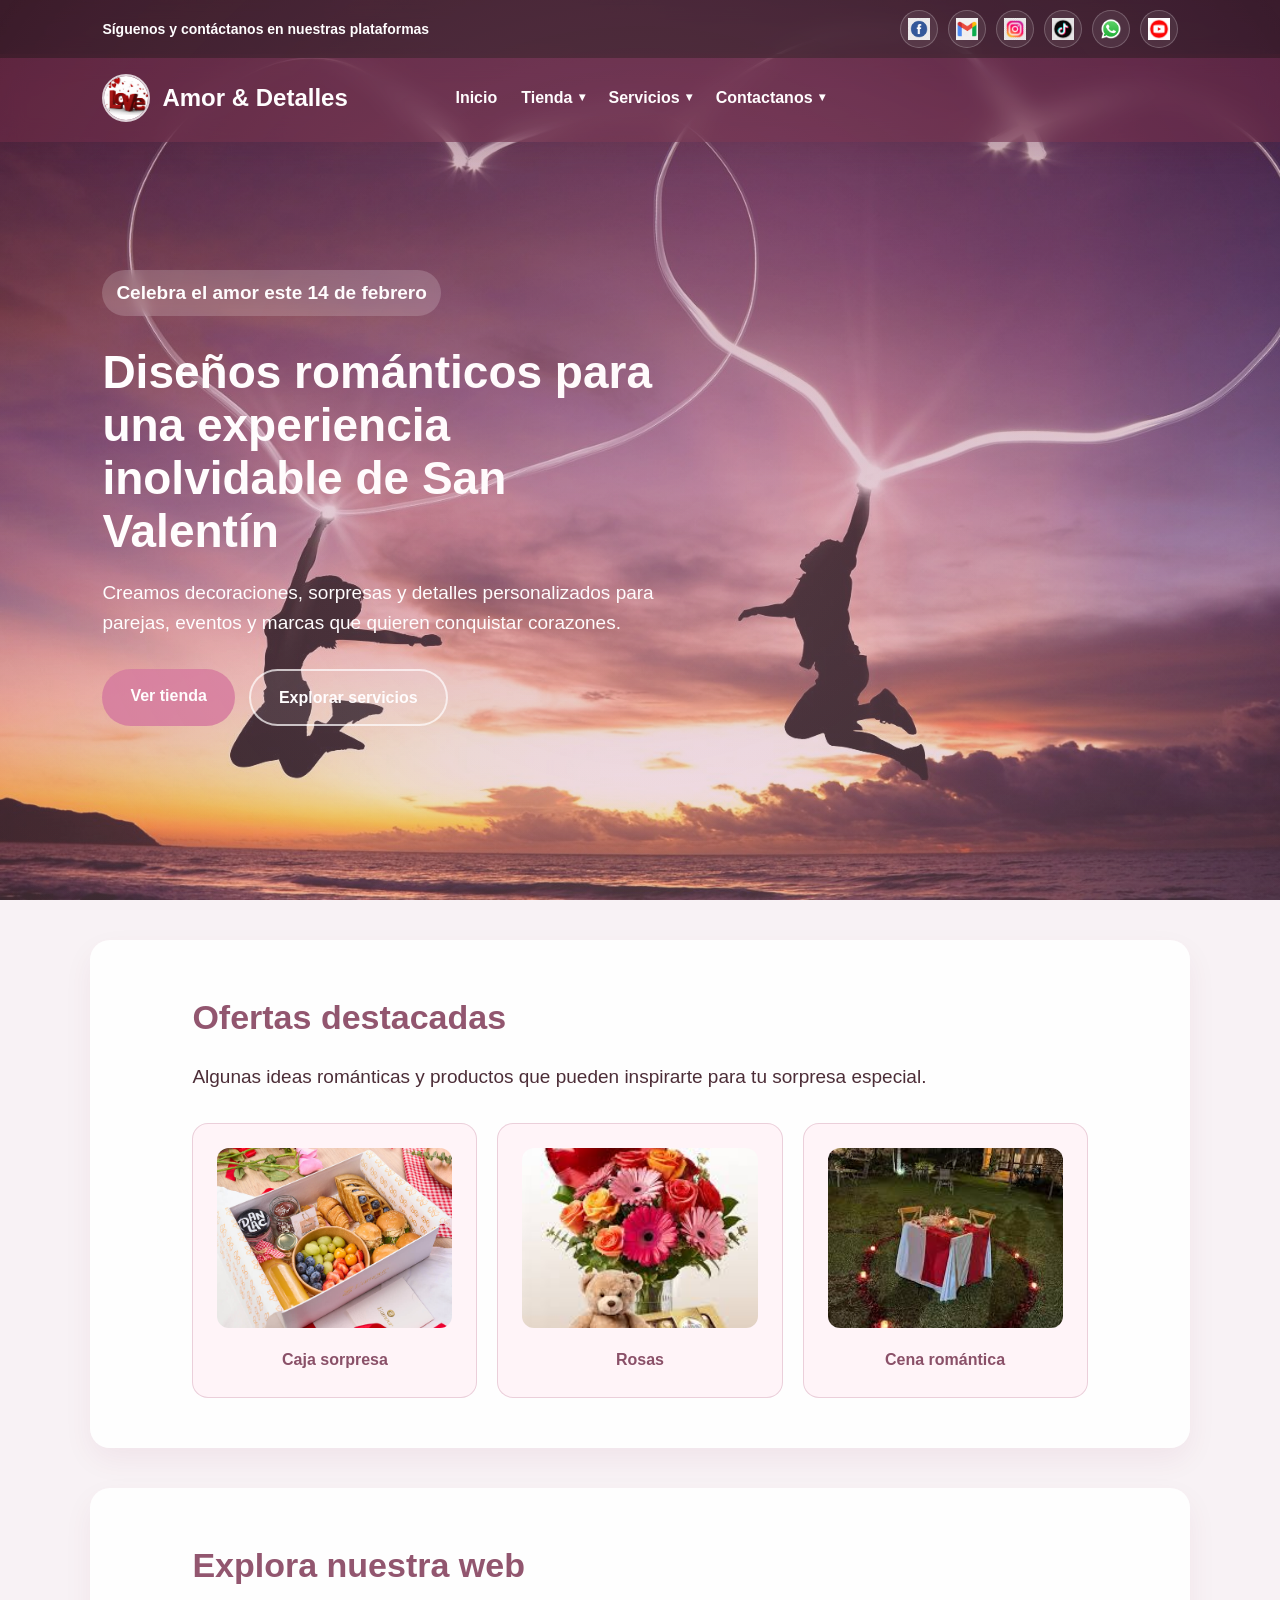
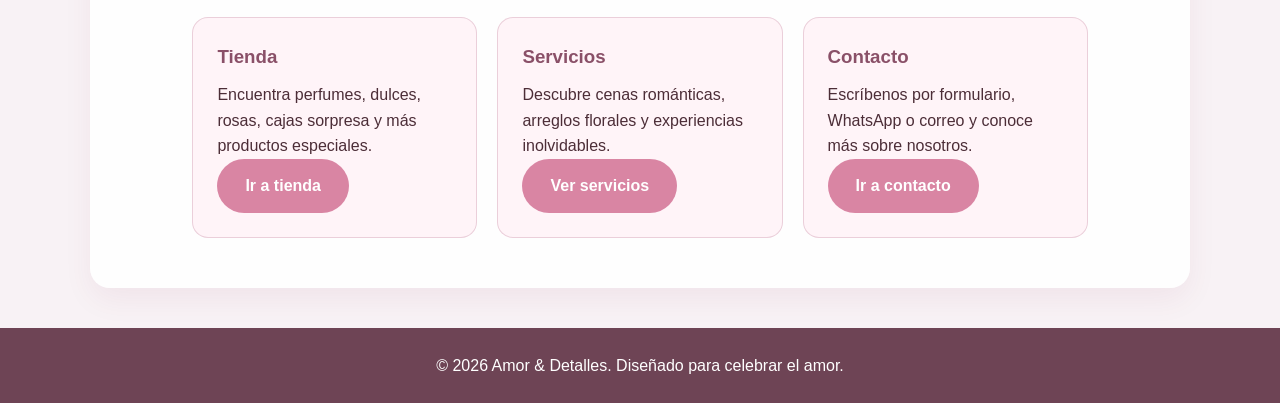
==== index.html @ c8e73fbb "Agregar menus desplegables en index" ====
<!DOCTYPE html>
<html lang="es">
<head>
  <meta charset="UTF-8" />
  <meta name="viewport" content="width=device-width, initial-scale=1.0" />
  <title>San Valentín | Amor & Detalles</title>
  <link rel="icon" type="image/jpeg" href="img/logo.jpeg" />
  <link rel="stylesheet" href="styles.css" />
</head>
<body>
  <div id="intro-effects" class="intro-effects" aria-hidden="true"></div>

  <header class="hero" id="inicio">
    <div class="topbar">
      <div class="topbar-text">Síguenos y contáctanos en nuestras plataformas</div>
      <div class="social-links">
        <a href="https://www.facebook.com/brunoyosiney.sanchezibanez.1" target="_blank" rel="noopener noreferrer" aria-label="Facebook"><img src="Flogo.jpg" alt="Facebook" /></a>
        <a href="mailto:brunosanchez654@gmail.com" aria-label="Gmail"><img src="GMlogo.png" alt="Gmail" /></a>
        <a href="https://www.instagram.com/jsmith0980/" target="_blank" rel="noopener noreferrer" aria-label="Instagram"><img src="IGlogo.avif" alt="Instagram" /></a>
        <a href="https://www.tiktok.com/@laplace444" target="_blank" rel="noopener noreferrer" aria-label="TikTok"><img src="TTlogo.avif" alt="TikTok" /></a>
        <a href="https://wa.me/51940705646" target="_blank" rel="noopener noreferrer" aria-label="WhatsApp"><img src="Wlogo.webp" alt="WhatsApp" /></a>
        <a href="https://www.youtube.com/@brunosanchez2800" target="_blank" rel="noopener noreferrer" aria-label="YouTube"><img src="YTlogo.avif" alt="YouTube" /></a>
      </div>
    </div>

    <nav class="navbar">
      <h1 class="logo">
        <img src="img/logo.jpeg" alt="Logo Amor & Detalles" />
        <span>Amor & Detalles</span>
      </h1>
      <ul class="nav-menu">
        <li><a href="index.html">Inicio</a></li>
        <li class="dropdown">
          <a href="tienda.html">Tienda</a>
          <div class="dropdown-menu mega-menu">
            <div class="dropdown-column">
              <h4>Productos</h4>
              <a href="tienda.html#pr1">PR1: Perfumes</a>
              <a href="tienda.html#pr2">PR2: Productos de limpieza</a>
              <a href="tienda.html#pr3">PR3: Dulces</a>
              <a href="tienda.html#pr4">PR4: Regalos decorados</a>
            </div>
            <div class="dropdown-column">
              <h4>Colecciones</h4>
              <a href="tienda.html#pr5">PR5: Cuidado de la piel</a>
              <a href="tienda.html#pr6">PR6: Caja sorpresa</a>
              <a href="tienda.html#pr7">PR7: Productos faciales</a>
            </div>
            <div class="dropdown-column">
              <h4>Especiales</h4>
              <a href="tienda.html#pr8">PR8: Rosas</a>
              <a href="tienda.html#pr9">PR9: Similares</a>
            </div>
          </div>
        </li>
        <li class="dropdown">
          <a href="servicios.html">Servicios</a>
          <div class="dropdown-menu">
            <a href="servicios.html#cenas-romanticas">Cenas románticas</a>
            <a href="servicios.html#arreglos-florales">Arreglos florales</a>
            <a href="servicios.html#momentos-inolvidables">Momentos inolvidables</a>
          </div>
        </li>
        <li class="dropdown">
          <a href="contacto.html">Contactanos</a>
          <div class="dropdown-menu">
            <a href="contacto.html#contacto-form">Escríbenos</a>
            <a href="https://wa.me/51940705646" target="_blank" rel="noopener noreferrer">WhatsApp directo</a>
            <a href="mailto:brunosanchez654@gmail.com">Correo electrónico</a>
            <a href="contacto.html#footer-info">Información general</a>
            <a href="contacto.html#nosotros">Nosotros</a>
          </div>
        </li>
      </ul>
    </nav>

    <div class="hero-content">
      <p class="tagline">Celebra el amor este 14 de febrero</p>
      <h2>Diseños románticos para una experiencia inolvidable de San Valentín</h2>
      <p>Creamos decoraciones, sorpresas y detalles personalizados para parejas, eventos y marcas que quieren conquistar corazones.</p>
      <div class="hero-actions">
        <a class="btn" href="tienda.html">Ver tienda</a>
        <a class="btn btn-outline" href="servicios.html">Explorar servicios</a>
      </div>
    </div>
  </header>

  <main>
    <section class="section offers-section">
      <h2>Ofertas destacadas</h2>
      <p class="section-text">Algunas ideas románticas y productos que pueden inspirarte para tu sorpresa especial.</p>
      <div class="category-grid">
        <a class="category-card" href="tienda.html#pr6"><img src="img/PR6.jpg" alt="Caja sorpresa" /><span>Caja sorpresa</span></a>
        <a class="category-card" href="tienda.html#pr8"><img src="img/PR8.jpeg" alt="Rosas" /><span>Rosas</span></a>
        <a class="category-card" href="servicios.html#cenas-romanticas"><img src="img/cenaSV.jpeg" alt="Cena romántica" /><span>Cena romántica</span></a>
      </div>
    </section>

    <section class="section quick-links-section">
      <h2>Explora nuestra web</h2>
      <div class="cards service-page-grid">
        <article class="card"><h3>Tienda</h3><p>Encuentra perfumes, dulces, rosas, cajas sorpresa y más productos especiales.</p><a class="btn" href="tienda.html">Ir a tienda</a></article>
        <article class="card"><h3>Servicios</h3><p>Descubre cenas románticas, arreglos florales y experiencias inolvidables.</p><a class="btn" href="servicios.html">Ver servicios</a></article>
        <article class="card"><h3>Contacto</h3><p>Escríbenos por formulario, WhatsApp o correo y conoce más sobre nosotros.</p><a class="btn" href="contacto.html">Ir a contacto</a></article>
      </div>
    </section>
  </main>

  <footer id="footer-info"><p>© 2026 Amor & Detalles. Diseñado para celebrar el amor.</p></footer>

  <script src="fuction.js"></script>
</body>
</html>
---- styles.css ----
* {
  margin: 0;
  padding: 0;
  box-sizing: border-box;
}

html {
  scroll-behavior: smooth;
}

body {
  font-family: "Segoe UI", Tahoma, Geneva, Verdana, sans-serif;
  background: #f8f2f5;
  color: #4c2d37;
  line-height: 1.6;
}

.hero {
  min-height: 100vh;
  background:
    linear-gradient(rgba(126, 54, 82, 0.42), rgba(210, 146, 170, 0.28)),
    url("img/pareja.jpg");
  background-size: cover;
  background-position: center;
  color: #fff;
}

.subpage-header {
  background: linear-gradient(rgba(90, 39, 59, 0.9), rgba(90, 39, 59, 0.9));
  min-height: 180px;
}

.subpage-main {
  padding-top: 170px;
}

.topbar {
  position: fixed;
  top: 0;
  left: 0;
  width: 100%;
  padding: 10px 8%;
  display: flex;
  justify-content: space-between;
  align-items: center;
  gap: 20px;
  background: rgba(57, 28, 39, 0.72);
  backdrop-filter: blur(10px);
  z-index: 2200;
}

.topbar-text {
  font-size: 14px;
  font-weight: 600;
  color: #fff;
}

.social-links {
  display: flex;
  align-items: center;
  gap: 10px;
}

.social-links a {
  width: 38px;
  height: 38px;
  display: flex;
  align-items: center;
  justify-content: center;
  border: 1px solid rgba(255, 255, 255, 0.22);
  border-radius: 50%;
  overflow: hidden;
  background: rgba(255, 255, 255, 0.08);
  text-decoration: none;
  transition: background 0.2s ease, transform 0.2s ease;
}

.social-links a img {
  width: 22px;
  height: 22px;
  object-fit: contain;
  display: block;
}

.social-links a:hover {
  background: rgba(255, 194, 214, 0.35);
  transform: translateY(-2px);
}

.navbar {
  position: fixed;
  top: 54px;
  left: 0;
  width: 100%;
  padding: 20px 8%;
  display: grid;
  grid-template-columns: 1fr auto 1fr;
  align-items: center;
  background: rgba(111, 42, 70, 0.58);
  backdrop-filter: blur(12px);
  z-index: 2000;
  box-shadow: 0 8px 24px rgba(72, 29, 46, 0.16);
}

.navbar::after {
  content: "";
}

.logo {
  display: flex;
  align-items: center;
  gap: 12px;
  font-size: 24px;
  font-weight: 700;
  justify-self: start;
}

.logo img {
  width: 48px;
  height: 48px;
  object-fit: cover;
  border-radius: 50%;
  border: 2px solid rgba(255, 255, 255, 0.78);
}

.nav-menu {
  list-style: none;
  display: flex;
  align-items: center;
  gap: 24px;
  justify-self: center;
}

.nav-menu > li {
  position: relative;
}

.navbar a {
  color: white;
  text-decoration: none;
  font-weight: 600;
}

.navbar a:hover,
.active-link > a {
  color: #ffe3ec;
}

.dropdown > a {
  display: inline-flex;
  align-items: center;
  gap: 6px;
}

.dropdown > a::after {
  content: "▾";
  font-size: 12px;
}

.dropdown-menu {
  position: absolute;
  top: calc(100% + 14px);
  left: 50%;
  min-width: 250px;
  background: rgba(255, 248, 251, 0.94);
  border-radius: 18px;
  box-shadow: 0 14px 35px rgba(66, 7, 37, 0.14);
  padding: 14px;
  display: flex;
  flex-direction: column;
  gap: 6px;
  opacity: 0;
  visibility: hidden;
  transform: translate(-50%, 10px);
  transition: opacity 0.22s ease, transform 0.22s ease, visibility 0.22s ease;
}

.dropdown-menu a {
  color: #7d5061;
  padding: 10px 12px;
  border-radius: 10px;
  font-weight: 600;
}

.dropdown-menu a:hover {
  background: rgba(248, 214, 226, 0.7);
  color: #8f4562;
}

.dropdown:hover > .dropdown-menu,
.dropdown:focus-within > .dropdown-menu {
  opacity: 1;
  visibility: visible;
  transform: translate(-50%, 0);
}

.mega-menu {
  min-width: 760px;
  display: grid;
  grid-template-columns: repeat(3, 1fr);
  gap: 18px;
}

.dropdown-column {
  display: flex;
  flex-direction: column;
  gap: 6px;
}

.dropdown-column h4 {
  color: #9a5e76;
  font-size: 15px;
  margin-bottom: 4px;
}

.hero-content {
  max-width: 780px;
  padding: 270px 8% 80px;
}

.hero-actions {
  display: flex;
  gap: 14px;
  flex-wrap: wrap;
}

.tagline {
  display: inline-block;
  margin-bottom: 15px;
  padding: 8px 14px;
  border-radius: 999px;
  background: rgba(255, 255, 255, 0.18);
  backdrop-filter: blur(6px);
  font-weight: 600;
}

.hero-content h2,
.page-hero h2 {
  font-size: 46px;
  line-height: 1.15;
  margin-bottom: 20px;
}

.hero-content p,
.section-text {
  font-size: 19px;
  margin-bottom: 30px;
}

.compact-hero {
  margin-top: 30px;
}

.btn {
  display: inline-block;
  background: rgba(214, 124, 157, 0.92);
  color: #fff;
  padding: 14px 28px;
  border-radius: 30px;
  text-decoration: none;
  font-weight: 700;
  transition: transform 0.2s ease, background 0.2s ease;
}

.btn-outline {
  background: rgba(255, 255, 255, 0.08);
  border: 2px solid rgba(255, 255, 255, 0.7);
}

.btn:hover {
  background: rgba(193, 101, 136, 0.96);
  transform: translateY(-2px);
}

.section {
  max-width: 1100px;
  margin: 40px auto;
  padding: 50px 8%;
  background: rgba(255, 255, 255, 0.92);
  border-radius: 20px;
  box-shadow: 0 12px 30px rgba(112, 11, 60, 0.06);
}

.section h2 {
  font-size: 34px;
  color: #92566f;
  margin-bottom: 18px;
}

.cards,
.gallery-grid,
.category-grid {
  display: grid;
  grid-template-columns: repeat(3, 1fr);
  gap: 20px;
  margin-top: 25px;
}

.service-page-grid {
  grid-template-columns: repeat(3, 1fr);
}

.card,
.category-card,
.product-block,
.about-highlight {
  padding: 24px;
  border-radius: 16px;
  background: rgba(255, 243, 248, 0.88);
  border: 1px solid rgba(233, 203, 215, 0.9);
}

.card h3,
.product-block h3 {
  color: #8a5068;
  margin-bottom: 10px;
}

.category-card {
  text-decoration: none;
  color: inherit;
  text-align: center;
  transition: transform 0.2s ease, box-shadow 0.2s ease;
}

.category-card:hover {
  transform: translateY(-4px);
  box-shadow: 0 10px 24px rgba(112, 11, 60, 0.1);
}

.category-card img {
  width: 100%;
  height: 180px;
  object-fit: cover;
  border-radius: 12px;
  margin-bottom: 12px;
}

.category-card span {
  font-weight: 700;
  color: #8a5068;
}

.product-sections {
  display: grid;
  gap: 20px;
}

.product-block {
  display: grid;
  grid-template-columns: 180px 1fr;
  gap: 20px;
  align-items: center;
}

.product-block img {
  width: 100%;
  height: 170px;
  object-fit: cover;
  border-radius: 12px;
}

.gallery-item {
  background: rgba(255, 248, 251, 0.92);
  border-radius: 14px;
  overflow: hidden;
  border: 1px solid rgba(233, 203, 215, 0.9);
}

.gallery-item img {
  width: 100%;
  height: 220px;
  object-fit: cover;
  display: block;
}

.gallery-item figcaption {
  padding: 14px;
  font-weight: 600;
  color: #7b4d5e;
}

.contacto form {
  display: flex;
  flex-direction: column;
  gap: 14px;
  margin-top: 20px;
}

input,
textarea {
  width: 100%;
  padding: 14px;
  border: 1px solid rgba(228, 197, 210, 0.95);
  border-radius: 10px;
  font-size: 16px;
  background: rgba(255, 250, 252, 0.95);
}

button {
  background: #b87491;
  color: white;
  border: none;
  padding: 14px;
  border-radius: 10px;
  font-size: 16px;
  font-weight: 700;
  cursor: pointer;
}

button:hover {
  background: #a65f7e;
}

.about-grid {
  display: grid;
  grid-template-columns: 1.6fr 1fr;
  gap: 24px;
}

.about-highlight ul {
  padding-left: 18px;
}

.about-highlight li + li {
  margin-top: 8px;
}

footer {
  text-align: center;
  padding: 25px;
  background: rgba(96, 49, 68, 0.9);
  color: #fff;
}

.intro-effects {
  position: fixed;
  inset: 0;
  overflow: hidden;
  pointer-events: none;
  z-index: 9999;
  opacity: 1;
  background: radial-gradient(circle at center, rgba(255, 214, 226, 0.14), rgba(255, 255, 255, 0));
  transition: opacity 0.8s ease;
}

.intro-effects.fade-out {
  opacity: 0;
}

.effect-item,
.burst-particle {
  position: absolute;
  user-select: none;
  pointer-events: none;
  will-change: transform, opacity;
  filter: drop-shadow(0 0 10px rgba(255, 182, 193, 0.28));
}

.effect-item {
  font-size: clamp(24px, 3vw, 42px);
  animation: floatIntro linear forwards;
}

.burst-particle {
  font-size: clamp(18px, 2.4vw, 30px);
  animation: burstIntro 1.4s ease-out forwards;
}

@keyframes floatIntro {
  0% {
    transform: translateY(60px) scale(0.4) rotate(0deg);
    opacity: 0;
  }
  10% {
    opacity: 1;
  }
  100% {
    transform: translateY(-120vh) scale(1.2) rotate(360deg);
    opacity: 0;
  }
}

@keyframes burstIntro {
  0% {
    transform: translate(0, 0) scale(0.4);
    opacity: 1;
  }
  100% {
    transform: translate(var(--tx), var(--ty)) scale(1.1) rotate(360deg);
    opacity: 0;
  }
}

@media (max-width: 1100px) {
  .mega-menu {
    min-width: 620px;
    grid-template-columns: repeat(2, 1fr);
  }
}

@media (max-width: 900px) {
  .topbar {
    flex-direction: column;
    padding: 10px 6%;
  }

  .navbar {
    grid-template-columns: 1fr;
    justify-items: center;
    gap: 14px;
  }

  .navbar::after {
    display: none;
  }

  .logo,
  .nav-menu {
    justify-self: center;
  }

  .cards,
  .gallery-grid,
  .category-grid,
  .mega-menu,
  .about-grid,
  .service-page-grid {
    grid-template-columns: 1fr;
  }

  .product-block {
    grid-template-columns: 1fr;
  }

  .dropdown-menu,
  .mega-menu {
    min-width: 240px;
    left: 50%;
  }
}

@media (max-width: 768px) {
  .navbar {
    top: 88px;
    padding: 16px 6%;
  }

  .nav-menu {
    flex-wrap: wrap;
    justify-content: center;
    gap: 12px;
  }

  .dropdown-menu {
    position: absolute;
    left: 50%;
    transform: translate(-50%, 10px);
    margin-top: 0;
    box-shadow: 0 14px 35px rgba(66, 7, 37, 0.14);
    background: rgba(255, 245, 250, 0.96);
  }

  .dropdown:hover > .dropdown-menu,
  .dropdown:focus-within > .dropdown-menu {
    transform: translate(-50%, 0);
  }

  .hero-content {
    padding-top: 360px;
  }

  .subpage-main {
    padding-top: 220px;
  }

  .hero-content h2,
  .page-hero h2 {
    font-size: 34px;
  }
}
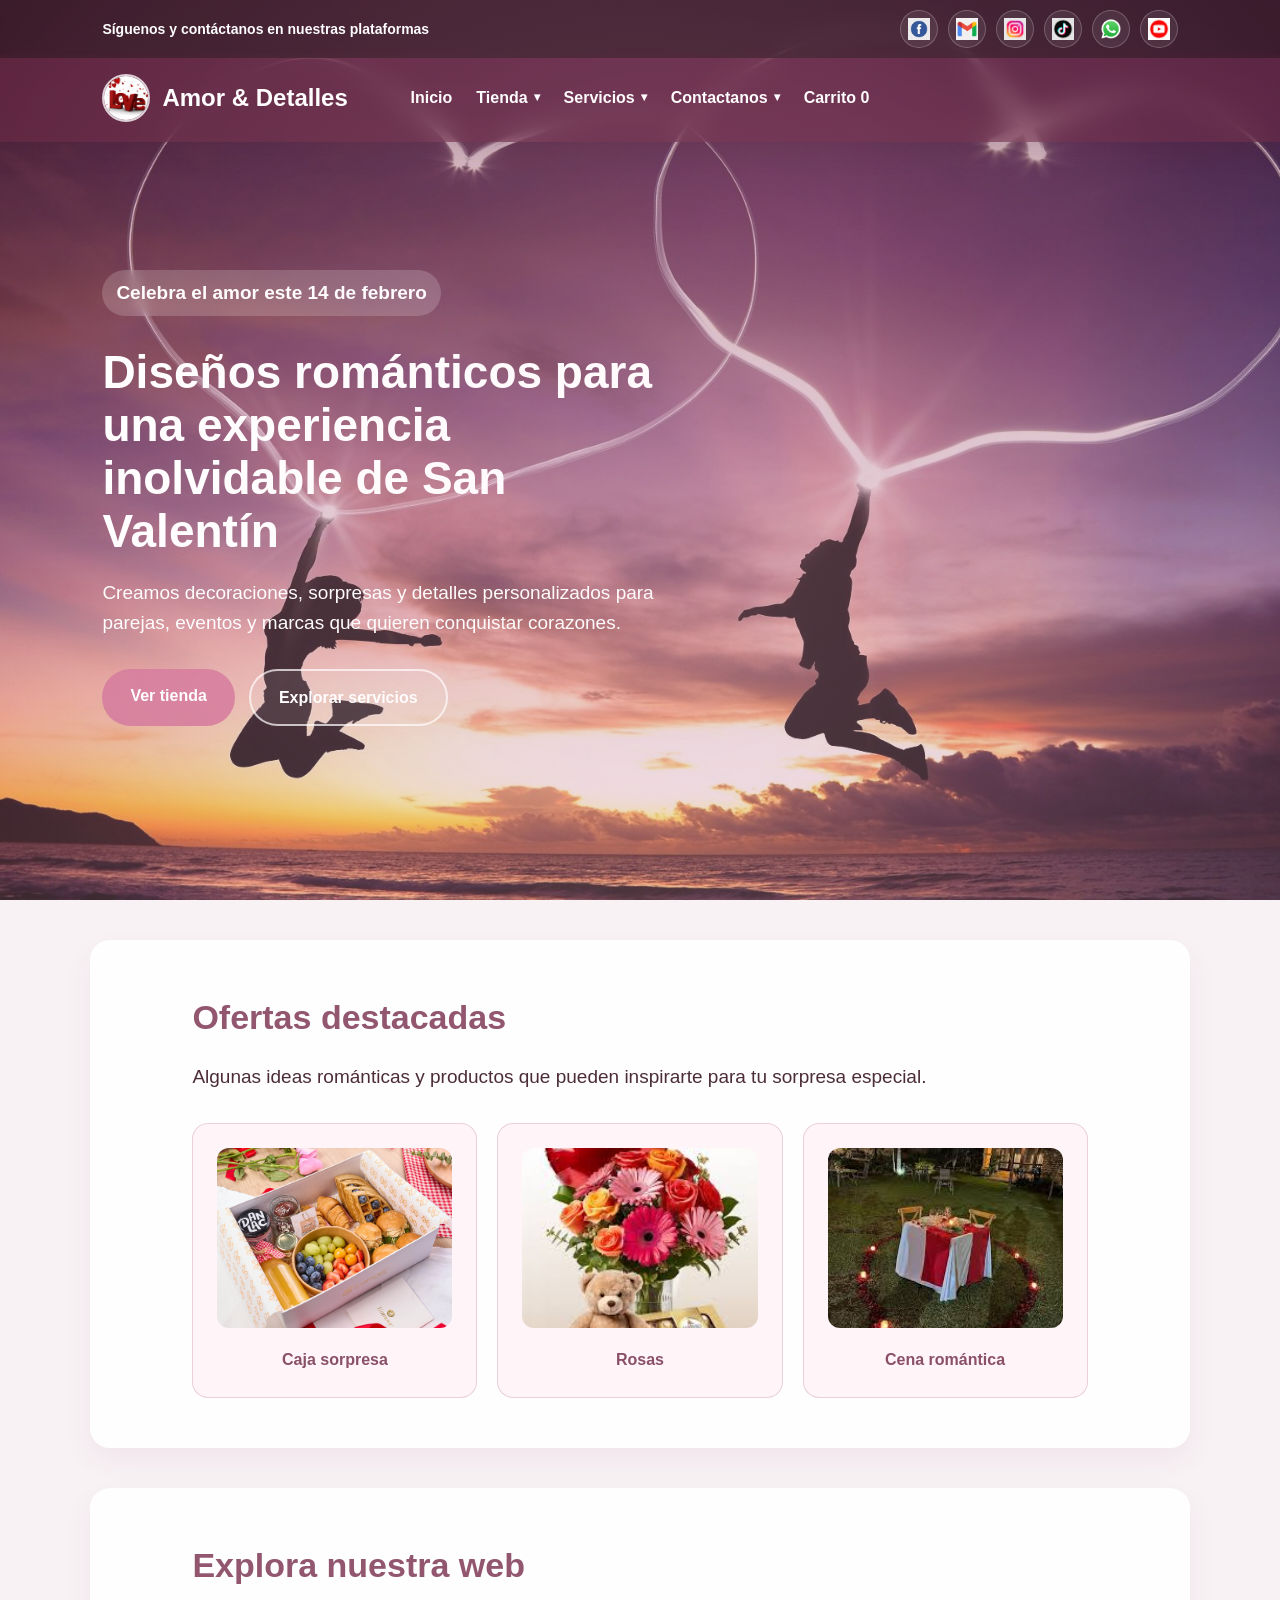
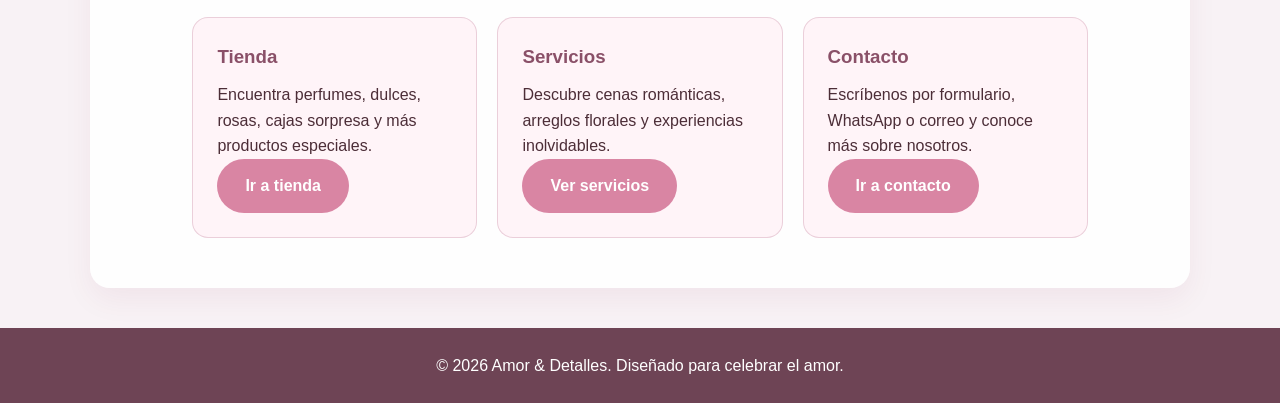
==== commit 1ce3e5b9: "Agregar enlace de carrito y app.js en inicio" ====
--- a/index.html
+++ b/index.html
@@ -71,6 +71,7 @@
             <a href="contacto.html#nosotros">Nosotros</a>
           </div>
         </li>
+        <li class="cart-link-item"><a href="carrito.html" class="cart-link">Carrito <span class="cart-count">0</span></a></li>
       </ul>
     </nav>
 
@@ -106,8 +107,11 @@
     </section>
   </main>
 
+  <div id="ui-toast" class="ui-toast" aria-live="polite"></div>
+
   <footer id="footer-info"><p>© 2026 Amor & Detalles. Diseñado para celebrar el amor.</p></footer>
 
+  <script src="app.js"></script>
   <script src="fuction.js"></script>
 </body>
 </html>
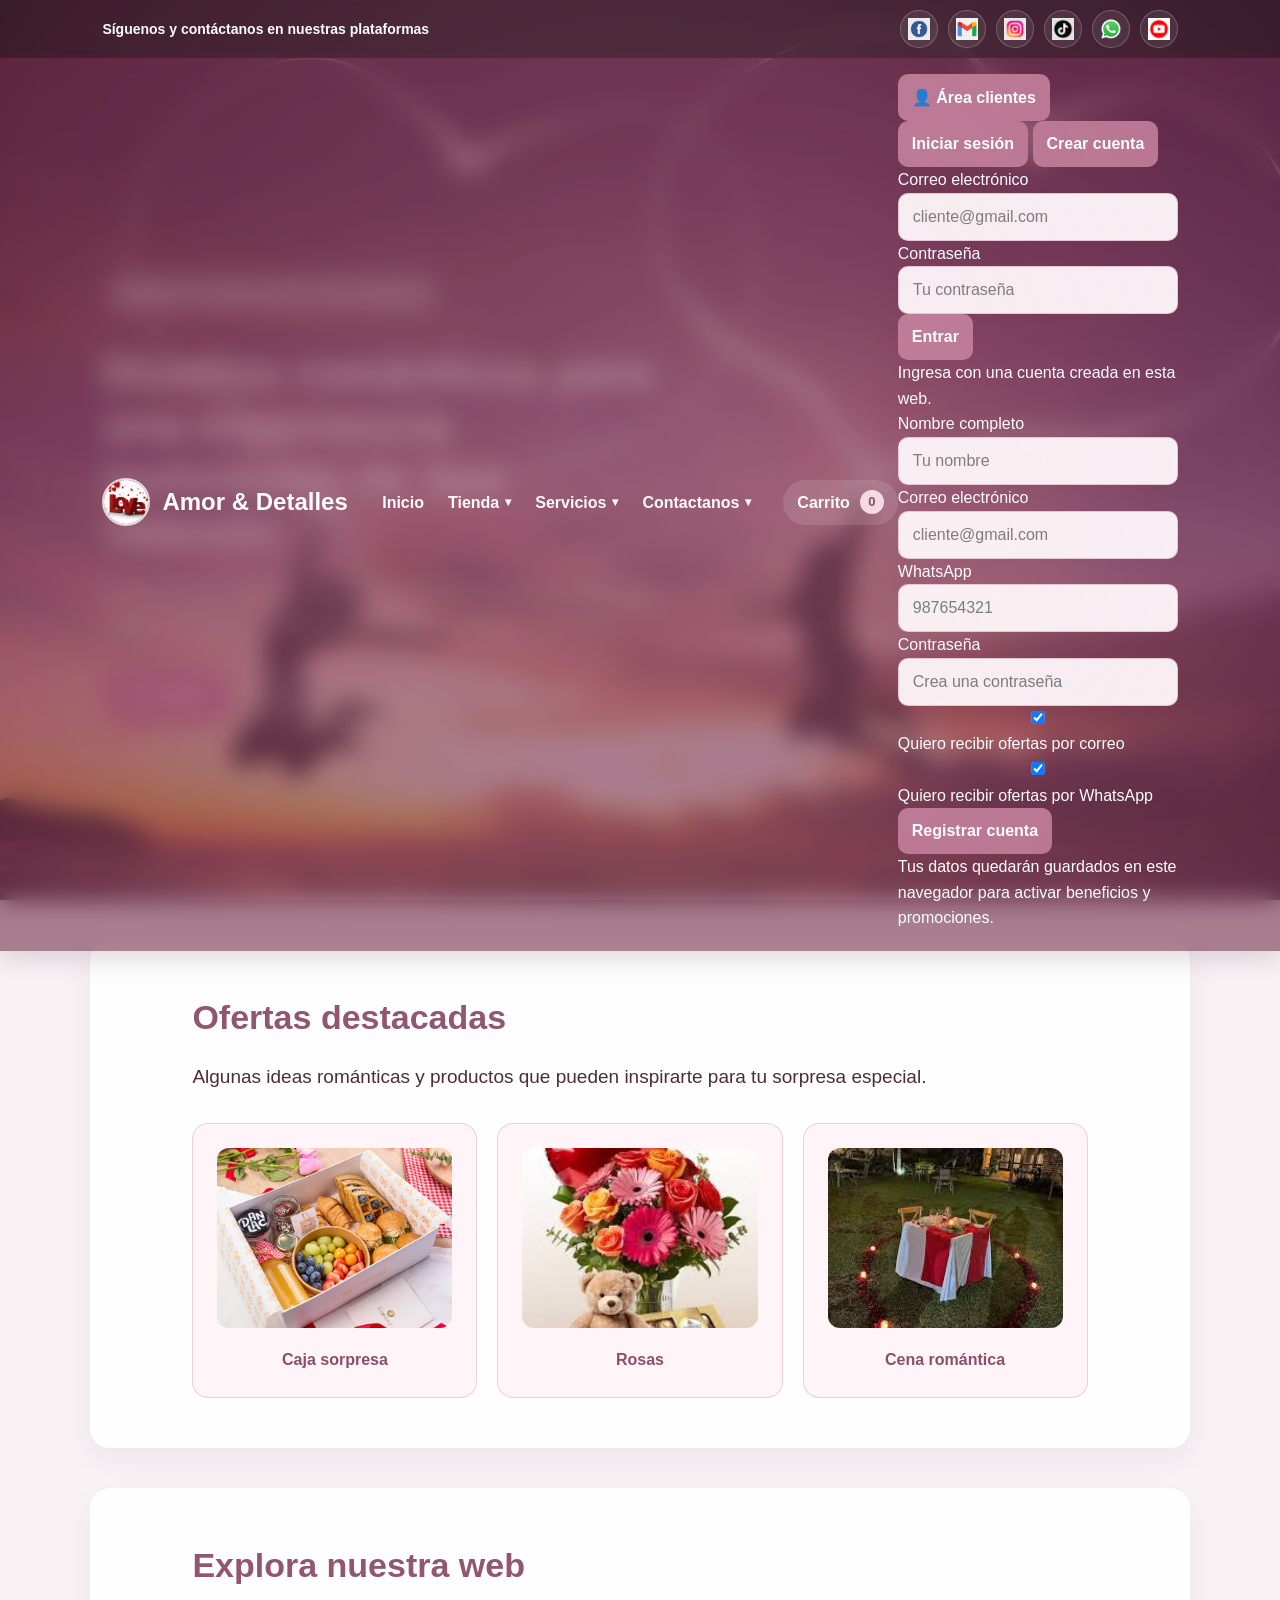
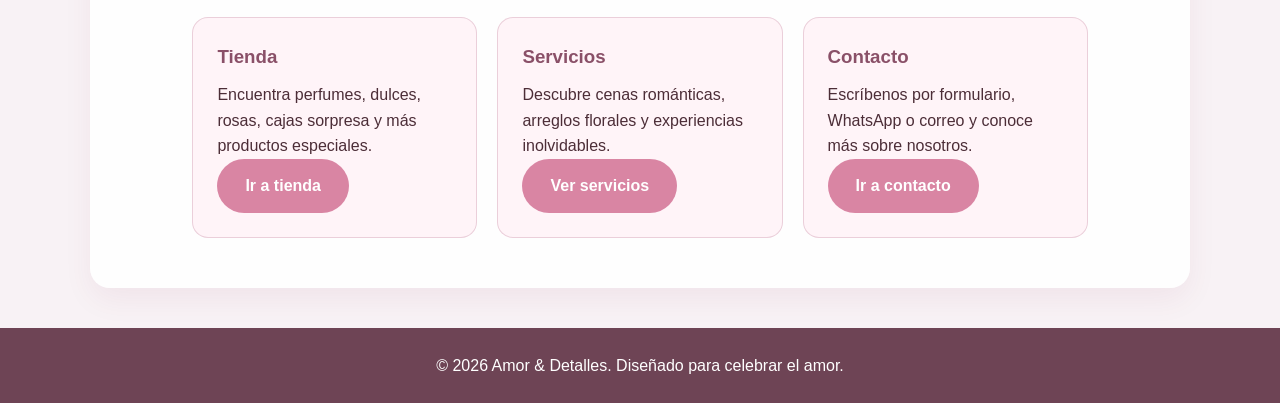
==== commit c168e5d4: "Add customer access panel to homepage" ====
--- a/index.html
+++ b/index.html
@@ -73,6 +73,13 @@
         </li>
         <li class="cart-link-item"><a href="carrito.html" class="cart-link">Carrito <span class="cart-count">0</span></a></li>
       </ul>
+      <div id="customer-access" class="customer-access">
+        <button id="customer-button" class="customer-button" type="button">
+          <span>👤</span>
+          <strong id="customer-button-text">Área clientes</strong>
+        </button>
+        <div id="customer-panel" class="customer-panel"></div>
+      </div>
     </nav>
 
     <div class="hero-content">
@@ -113,5 +120,6 @@
 
   <script src="app.js"></script>
   <script src="fuction.js"></script>
+  <script src="client-auth.js"></script>
 </body>
 </html>
--- a/styles.css
+++ b/styles.css
@@ -388,7 +388,8 @@
 }
 
 input,
-textarea {
+textarea,
+select {
   width: 100%;
   padding: 14px;
   border: 1px solid rgba(228, 197, 210, 0.95);
@@ -467,6 +468,377 @@
   animation: burstIntro 1.4s ease-out forwards;
 }
 
+.shop-grid {
+  display: grid;
+  grid-template-columns: repeat(3, 1fr);
+  gap: 22px;
+  margin-top: 24px;
+}
+
+.shop-card {
+  background: rgba(255, 248, 251, 0.95);
+  border: 1px solid rgba(233, 203, 215, 0.9);
+  border-radius: 18px;
+  overflow: hidden;
+  display: flex;
+  flex-direction: column;
+  box-shadow: 0 10px 24px rgba(112, 11, 60, 0.06);
+}
+
+.shop-card img {
+  width: 100%;
+  height: 220px;
+  object-fit: cover;
+}
+
+.shop-card h3,
+.shop-card p,
+.shop-card-footer {
+  padding-left: 20px;
+  padding-right: 20px;
+}
+
+.shop-card h3 {
+  padding-top: 18px;
+  color: #8a5068;
+}
+
+.shop-card p {
+  padding-top: 8px;
+  padding-bottom: 18px;
+  flex: 1;
+}
+
+.shop-card-footer {
+  display: flex;
+  align-items: center;
+  justify-content: space-between;
+  gap: 12px;
+  padding-bottom: 20px;
+}
+
+.add-cart-btn {
+  padding: 12px 18px;
+}
+
+.cart-link-item {
+  margin-left: 8px;
+}
+
+.cart-link {
+  display: inline-flex;
+  align-items: center;
+  gap: 10px;
+  padding: 10px 14px;
+  border-radius: 999px;
+  background: rgba(255, 255, 255, 0.12);
+}
+
+.cart-count {
+  min-width: 24px;
+  height: 24px;
+  display: inline-flex;
+  align-items: center;
+  justify-content: center;
+  border-radius: 999px;
+  background: rgba(255, 232, 240, 0.9);
+  color: #7b3f59;
+  font-size: 13px;
+  font-weight: 700;
+}
+
+.service-meta {
+  margin: 12px 0 16px;
+  color: #92566f;
+}
+
+.booking-layout {
+  display: grid;
+  grid-template-columns: 1fr 1.1fr;
+  gap: 28px;
+  align-items: start;
+}
+
+.booking-kicker {
+  text-transform: uppercase;
+  letter-spacing: 0.08em;
+  color: #a15f79;
+  font-weight: 700;
+  margin-bottom: 12px;
+}
+
+.booking-highlights {
+  display: grid;
+  gap: 16px;
+  margin-top: 24px;
+}
+
+.booking-highlights div {
+  padding: 16px 18px;
+  border-radius: 14px;
+  background: rgba(255, 243, 248, 0.88);
+  border: 1px solid rgba(233, 203, 215, 0.9);
+}
+
+.booking-highlights span {
+  display: block;
+  margin-top: 4px;
+}
+
+.booking-form {
+  background: rgba(255, 248, 251, 0.96);
+  border: 1px solid rgba(233, 203, 215, 0.9);
+  border-radius: 20px;
+  padding: 28px;
+  box-shadow: 0 14px 32px rgba(112, 11, 60, 0.08);
+}
+
+.booking-form h3 {
+  margin-bottom: 18px;
+  color: #8a5068;
+}
+
+.form-grid {
+  display: grid;
+  gap: 16px;
+}
+
+.form-grid.two-cols {
+  grid-template-columns: repeat(2, 1fr);
+}
+
+.form-grid label {
+  display: flex;
+  flex-direction: column;
+  gap: 8px;
+}
+
+.form-grid span {
+  font-weight: 600;
+  color: #7b4d5e;
+}
+
+.full-width {
+  grid-column: 1 / -1;
+}
+
+.service-options-grid {
+  display: grid;
+  grid-template-columns: repeat(2, 1fr);
+  gap: 16px;
+}
+
+.is-hidden {
+  display: none;
+}
+
+.reserve-summary {
+  margin: 22px 0;
+  padding: 18px;
+  border-radius: 16px;
+  background: rgba(247, 231, 238, 0.9);
+  display: grid;
+  gap: 10px;
+}
+
+.reserve-summary div {
+  display: flex;
+  align-items: center;
+  justify-content: space-between;
+  gap: 20px;
+}
+
+.info-grid-section {
+  display: grid;
+  grid-template-columns: 1fr 1fr;
+  gap: 24px;
+}
+
+.info-box {
+  background: rgba(255, 248, 251, 0.96);
+  border: 1px solid rgba(233, 203, 215, 0.9);
+  border-radius: 20px;
+  padding: 28px;
+}
+
+.specs-table {
+  width: 100%;
+  border-collapse: collapse;
+  margin-top: 14px;
+}
+
+.specs-table th,
+.specs-table td {
+  text-align: left;
+  padding: 14px 12px;
+  border-bottom: 1px solid rgba(233, 203, 215, 0.9);
+}
+
+.specs-table th {
+  color: #8a5068;
+  background: rgba(247, 231, 238, 0.78);
+}
+
+.terms-list {
+  display: grid;
+  gap: 14px;
+  margin-top: 14px;
+}
+
+.terms-list p {
+  padding: 14px 16px;
+  border-radius: 14px;
+  background: rgba(247, 231, 238, 0.72);
+}
+
+.cart-layout {
+  display: grid;
+  grid-template-columns: 1.5fr 0.9fr;
+  gap: 24px;
+}
+
+.cart-list {
+  display: grid;
+  gap: 18px;
+}
+
+.cart-item-card {
+  display: grid;
+  grid-template-columns: 110px 1fr auto;
+  gap: 18px;
+  align-items: center;
+  background: rgba(255, 248, 251, 0.95);
+  border: 1px solid rgba(233, 203, 215, 0.9);
+  border-radius: 18px;
+  padding: 18px;
+}
+
+.cart-item-card img {
+  width: 110px;
+  height: 110px;
+  object-fit: cover;
+  border-radius: 12px;
+}
+
+.cart-item-info h3 {
+  color: #8a5068;
+  margin-bottom: 8px;
+}
+
+.service-detail-lines {
+  display: grid;
+  gap: 4px;
+  margin-top: 8px;
+  color: #7b4d5e;
+  font-size: 14px;
+}
+
+.reserve-note {
+  color: #9b5772;
+  font-weight: 600;
+  margin-top: 8px;
+}
+
+.cart-item-controls {
+  display: grid;
+  gap: 12px;
+  justify-items: end;
+}
+
+.qty-box {
+  display: inline-flex;
+  align-items: center;
+  border: 1px solid rgba(220, 192, 203, 0.95);
+  border-radius: 999px;
+  overflow: hidden;
+}
+
+.qty-box button {
+  background: transparent;
+  color: #7b4d5e;
+  padding: 10px 14px;
+}
+
+.qty-box span {
+  min-width: 36px;
+  text-align: center;
+  font-weight: 700;
+}
+
+.remove-btn {
+  background: transparent;
+  color: #9c5b75;
+  border: 1px solid rgba(220, 192, 203, 0.95);
+  padding: 10px 16px;
+}
+
+.service-chip {
+  background: rgba(247, 231, 238, 0.95);
+  color: #8a5068;
+  padding: 8px 12px;
+  border-radius: 999px;
+  font-weight: 700;
+}
+
+.cart-summary-box {
+  background: rgba(255, 248, 251, 0.96);
+  border: 1px solid rgba(233, 203, 215, 0.9);
+  border-radius: 18px;
+  padding: 24px;
+  height: fit-content;
+  position: sticky;
+  top: 160px;
+}
+
+.cart-summary-box h3 {
+  color: #8a5068;
+  margin-bottom: 18px;
+}
+
+.summary-row {
+  display: flex;
+  justify-content: space-between;
+  gap: 16px;
+  padding: 12px 0;
+  border-bottom: 1px solid rgba(233, 203, 215, 0.9);
+}
+
+.summary-row.total {
+  font-size: 1.1rem;
+  border-bottom: none;
+}
+
+.checkout-btn {
+  width: 100%;
+  text-align: center;
+  margin-top: 20px;
+}
+
+.empty-cart-state {
+  text-align: center;
+}
+
+.ui-toast {
+  position: fixed;
+  right: 24px;
+  bottom: 24px;
+  background: rgba(96, 49, 68, 0.95);
+  color: #fff;
+  padding: 14px 18px;
+  border-radius: 14px;
+  box-shadow: 0 14px 24px rgba(72, 29, 46, 0.18);
+  opacity: 0;
+  transform: translateY(16px);
+  pointer-events: none;
+  transition: opacity 0.25s ease, transform 0.25s ease;
+  z-index: 2600;
+}
+
+.ui-toast.show {
+  opacity: 1;
+  transform: translateY(0);
+}
+
 @keyframes floatIntro {
   0% {
     transform: translateY(60px) scale(0.4) rotate(0deg);
@@ -525,11 +897,18 @@
   .category-grid,
   .mega-menu,
   .about-grid,
-  .service-page-grid {
+  .service-page-grid,
+  .shop-grid,
+  .booking-layout,
+  .cart-layout,
+  .info-grid-section,
+  .service-options-grid {
     grid-template-columns: 1fr;
   }
 
-  .product-block {
+  .product-block,
+  .cart-item-card,
+  .form-grid.two-cols {
     grid-template-columns: 1fr;
   }
 
@@ -537,6 +916,10 @@
   .mega-menu {
     min-width: 240px;
     left: 50%;
+  }
+
+  .cart-summary-box {
+    position: static;
   }
 }
 
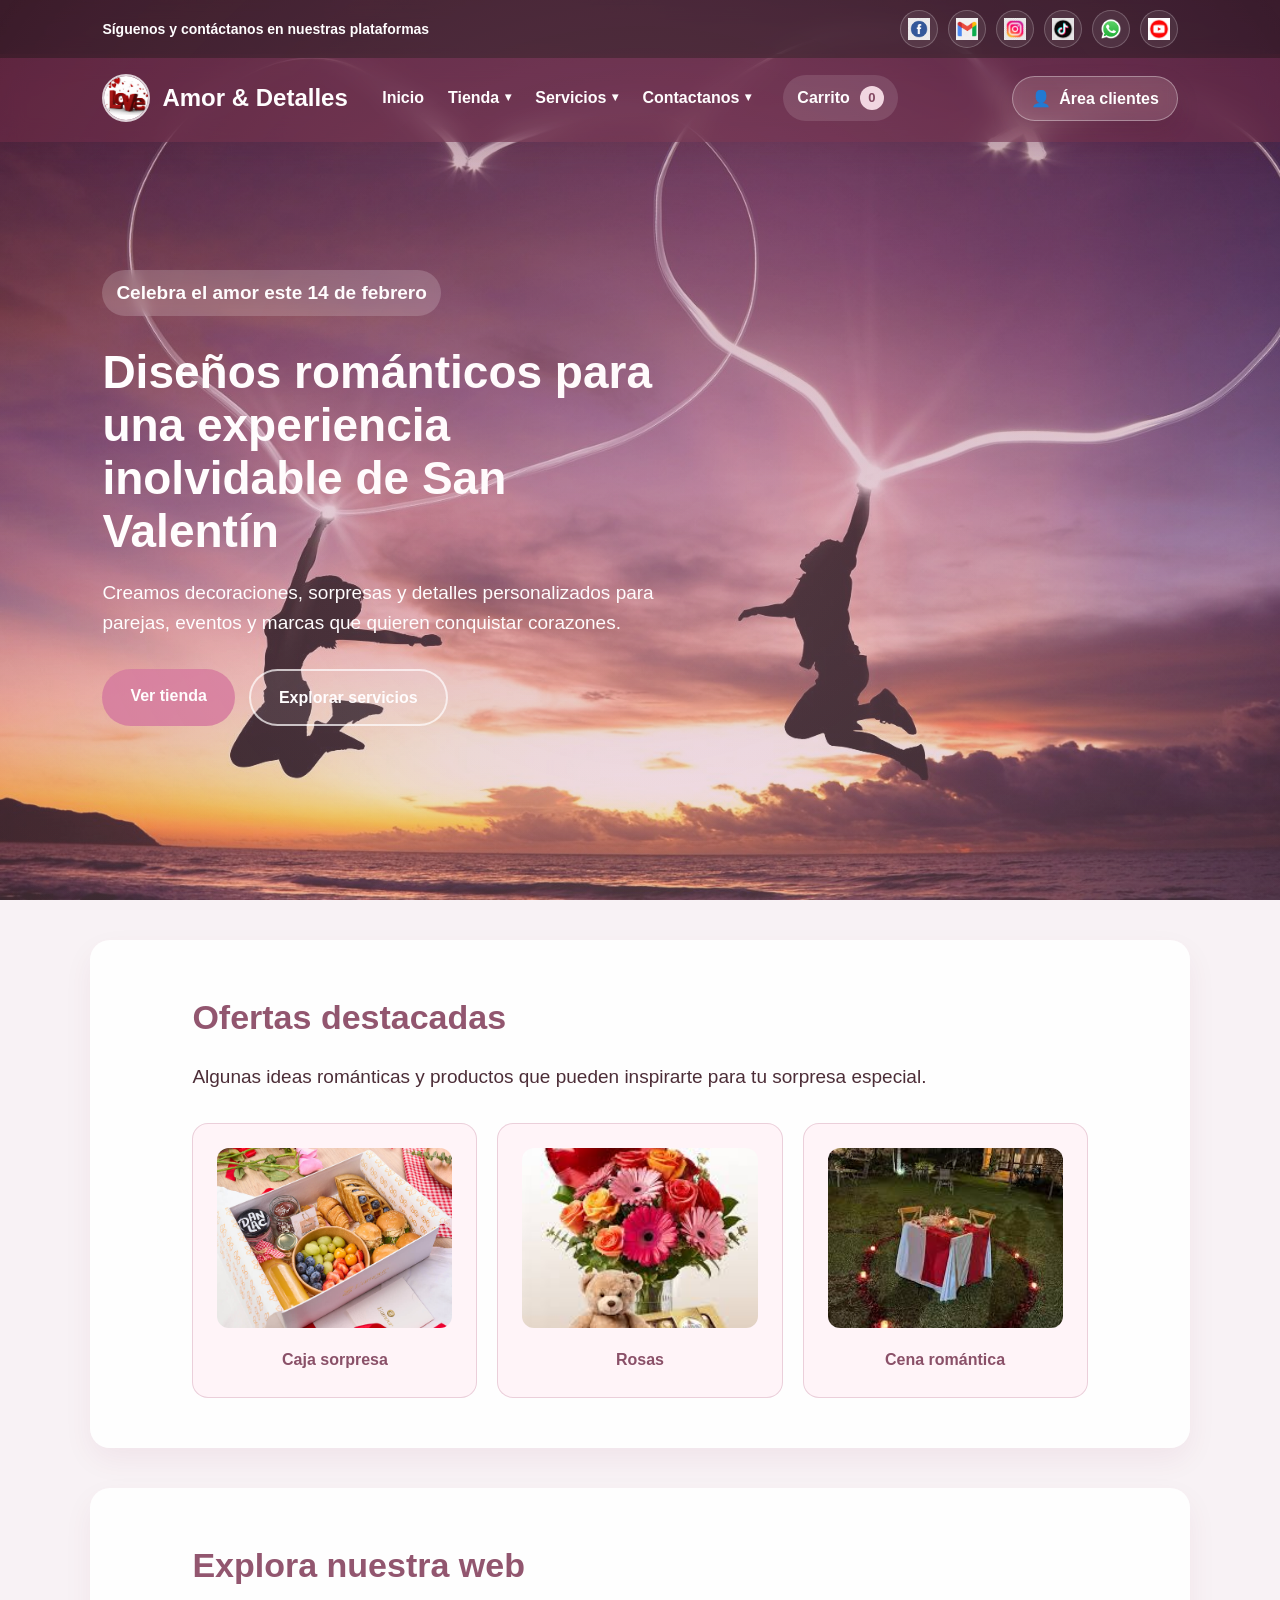
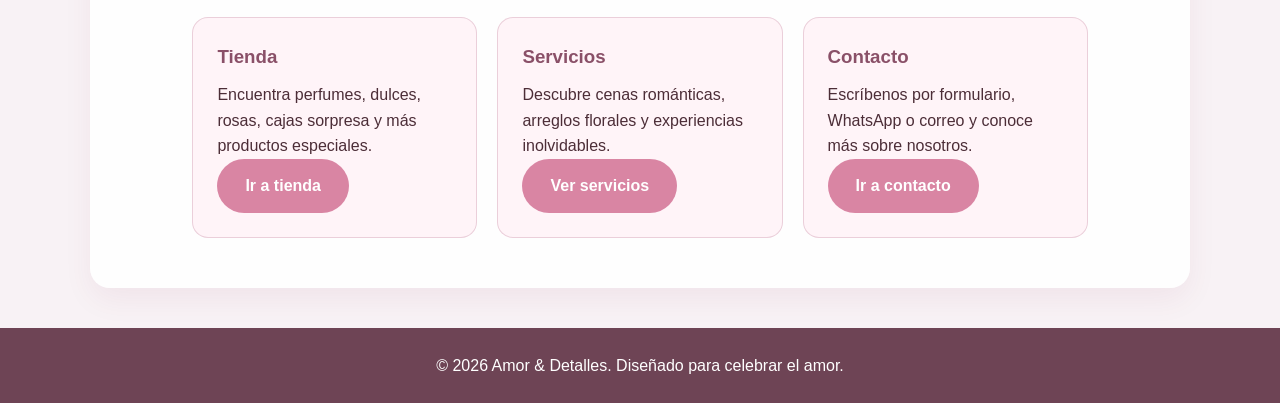
==== commit 02ea006b: "Load customer access stylesheet" ====
--- a/index.html
+++ b/index.html
@@ -6,6 +6,7 @@
   <title>San Valentín | Amor & Detalles</title>
   <link rel="icon" type="image/jpeg" href="img/logo.jpeg" />
   <link rel="stylesheet" href="styles.css" />
+  <link rel="stylesheet" href="client-auth.css" />
 </head>
 <body>
   <div id="intro-effects" class="intro-effects" aria-hidden="true"></div>
--- a/client-auth.css
+++ b/client-auth.css
@@ -0,0 +1,206 @@
+.customer-access {
+  position: relative;
+  justify-self: end;
+  min-width: 260px;
+  display: flex;
+  justify-content: flex-end;
+}
+
+.customer-button {
+  display: inline-flex;
+  align-items: center;
+  justify-content: center;
+  gap: 8px;
+  padding: 12px 18px;
+  border-radius: 999px;
+  border: 1px solid rgba(255, 255, 255, 0.35);
+  background: rgba(255, 255, 255, 0.14);
+  color: #ffffff;
+  box-shadow: 0 10px 22px rgba(72, 29, 46, 0.18);
+  backdrop-filter: blur(8px);
+}
+
+.customer-button:hover {
+  background: rgba(255, 214, 228, 0.28);
+}
+
+.customer-panel {
+  position: absolute;
+  top: calc(100% + 14px);
+  right: 0;
+  width: min(390px, 92vw);
+  background: rgba(255, 248, 251, 0.98);
+  border: 1px solid rgba(233, 203, 215, 0.95);
+  border-radius: 22px;
+  padding: 20px;
+  color: #4c2d37;
+  box-shadow: 0 20px 45px rgba(72, 29, 46, 0.25);
+  opacity: 0;
+  visibility: hidden;
+  transform: translateY(10px);
+  transition: opacity 0.22s ease, transform 0.22s ease, visibility 0.22s ease;
+  z-index: 2600;
+}
+
+.customer-access.open .customer-panel {
+  opacity: 1;
+  visibility: visible;
+  transform: translateY(0);
+}
+
+.customer-tabs {
+  display: grid;
+  grid-template-columns: 1fr 1fr;
+  gap: 8px;
+  margin-bottom: 14px;
+}
+
+.customer-tab {
+  padding: 11px 12px;
+  border-radius: 14px;
+  background: rgba(247, 231, 238, 0.95);
+  color: #8a5068;
+}
+
+.customer-tab.active {
+  background: #b87491;
+  color: #ffffff;
+}
+
+.customer-form {
+  display: grid;
+  gap: 12px;
+}
+
+.customer-form label {
+  display: grid;
+  gap: 6px;
+  color: #7b4d5e;
+  font-weight: 700;
+}
+
+.customer-form input {
+  padding: 12px;
+  border: 1px solid rgba(228, 197, 210, 0.95);
+  border-radius: 12px;
+  background: #fffafd;
+}
+
+.customer-form button,
+.customer-actions button,
+.customer-mini-btn {
+  width: 100%;
+  padding: 12px 14px;
+  border-radius: 14px;
+  background: #b87491;
+  color: #ffffff;
+  text-align: center;
+  text-decoration: none;
+  font-weight: 800;
+}
+
+.customer-actions button:hover,
+.customer-mini-btn:hover,
+.customer-form button:hover {
+  background: #a65f7e;
+}
+
+.customer-check {
+  display: flex !important;
+  grid-template-columns: auto 1fr;
+  align-items: center;
+  gap: 10px !important;
+  font-weight: 600 !important;
+}
+
+.customer-check input {
+  width: auto;
+}
+
+.customer-note {
+  font-size: 13px;
+  color: #8a5068;
+  margin: 0;
+}
+
+.hidden-customer-form {
+  display: none;
+}
+
+.customer-welcome h3 {
+  color: #8a5068;
+  margin: 10px 0 6px;
+}
+
+.customer-badge {
+  display: inline-flex;
+  padding: 7px 12px;
+  border-radius: 999px;
+  background: rgba(184, 116, 145, 0.15);
+  color: #8a5068;
+  font-weight: 800;
+}
+
+.benefits-list {
+  display: grid;
+  gap: 10px;
+  margin: 16px 0;
+}
+
+.benefits-list div {
+  padding: 12px;
+  border-radius: 14px;
+  background: rgba(247, 231, 238, 0.85);
+  border: 1px solid rgba(233, 203, 215, 0.85);
+}
+
+.benefits-list strong,
+.benefits-list span {
+  display: block;
+}
+
+.benefits-list strong {
+  color: #8a5068;
+}
+
+.customer-preferences {
+  display: flex;
+  flex-wrap: wrap;
+  gap: 8px;
+  margin: 14px 0;
+}
+
+.customer-preferences p {
+  flex-basis: 100%;
+  margin: 0;
+}
+
+.customer-preferences span {
+  padding: 7px 10px;
+  border-radius: 999px;
+  background: rgba(255, 255, 255, 0.9);
+  color: #7b4d5e;
+  font-weight: 700;
+}
+
+.customer-actions {
+  display: grid;
+  gap: 10px;
+}
+
+@media (max-width: 900px) {
+  .customer-access {
+    justify-self: center;
+    width: 100%;
+    justify-content: center;
+  }
+
+  .customer-panel {
+    right: 50%;
+    transform: translate(50%, 10px);
+  }
+
+  .customer-access.open .customer-panel {
+    transform: translate(50%, 0);
+  }
+}
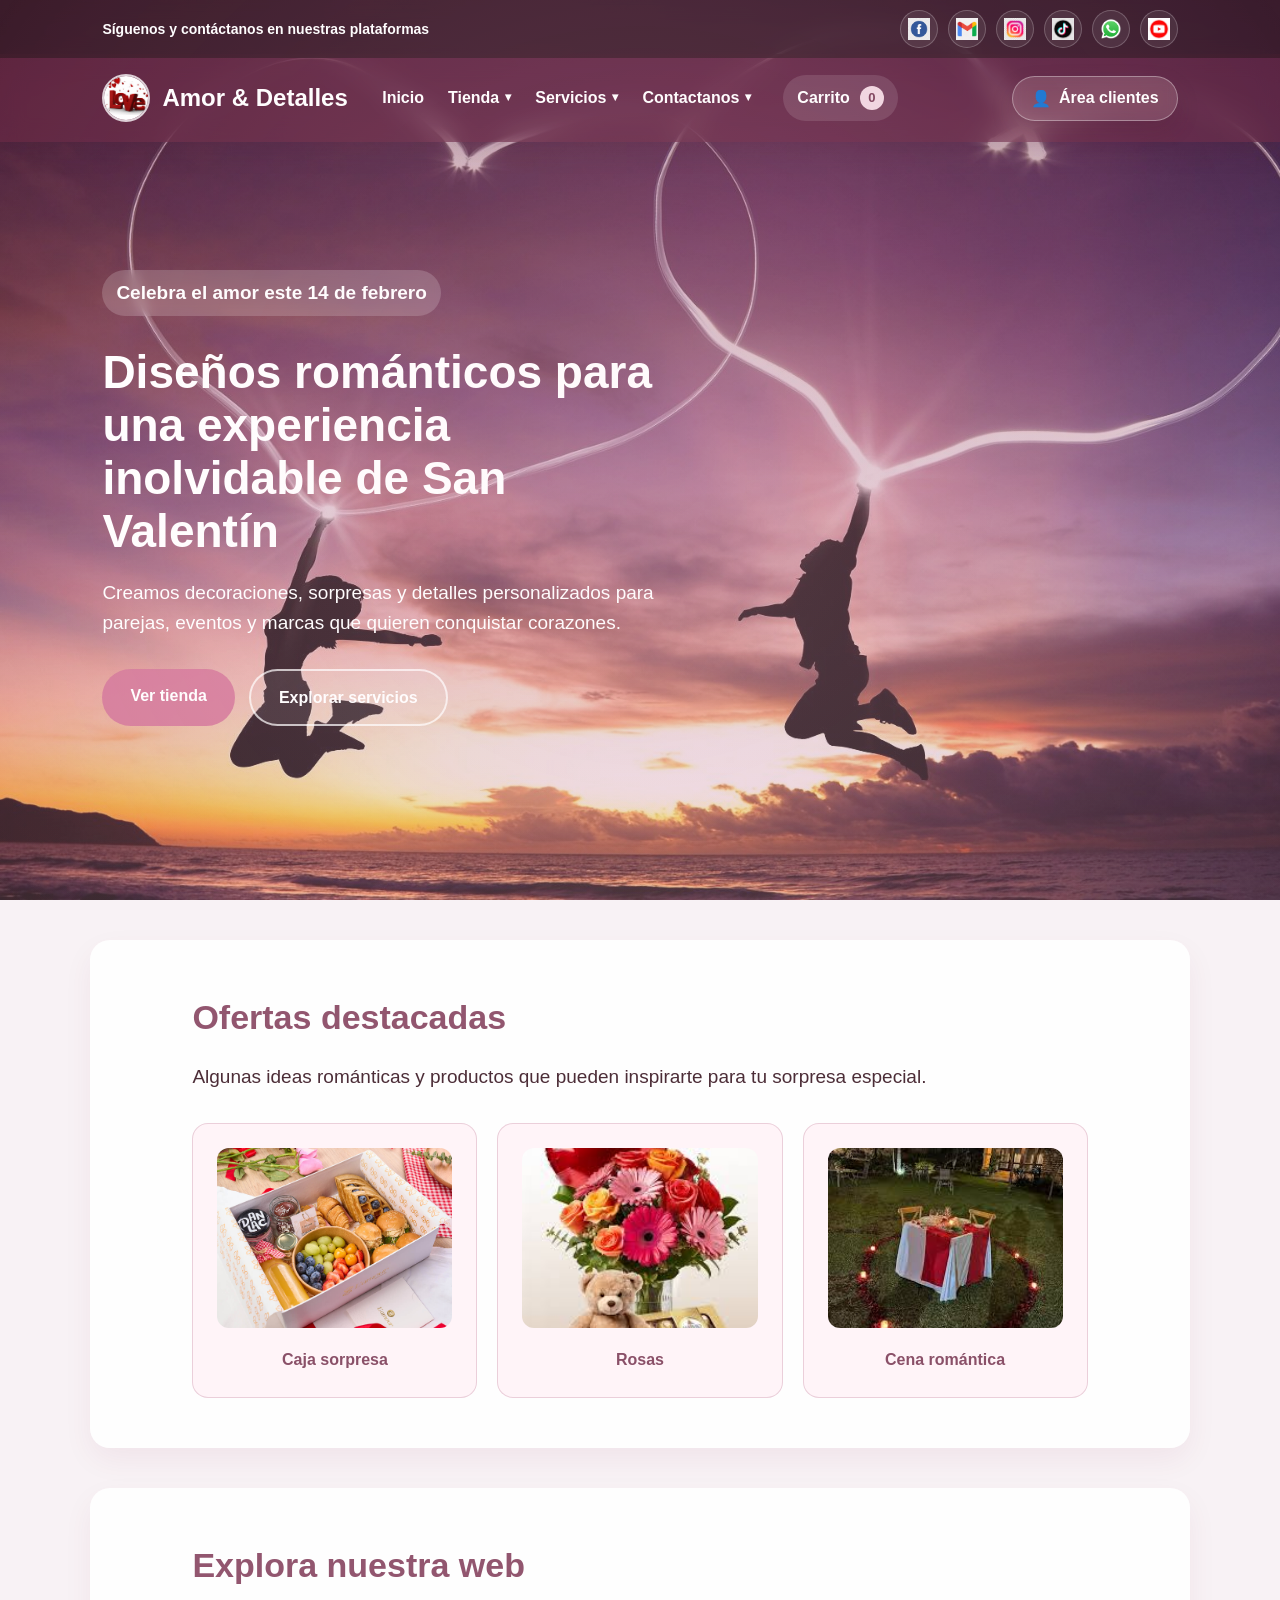
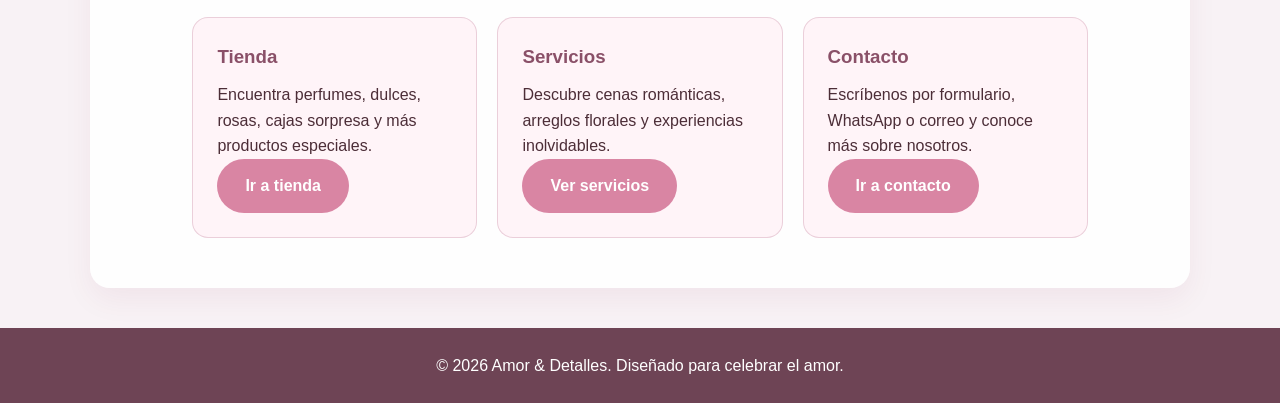
==== commit 66a1a4f2: "Force updated customer area assets" ====
--- a/index.html
+++ b/index.html
@@ -6,7 +6,7 @@
   <title>San Valentín | Amor & Detalles</title>
   <link rel="icon" type="image/jpeg" href="img/logo.jpeg" />
   <link rel="stylesheet" href="styles.css" />
-  <link rel="stylesheet" href="client-auth.css" />
+  <link rel="stylesheet" href="client-auth.css?v=3" />
 </head>
 <body>
   <div id="intro-effects" class="intro-effects" aria-hidden="true"></div>
@@ -121,6 +121,6 @@
 
   <script src="app.js"></script>
   <script src="fuction.js"></script>
-  <script src="client-auth.js"></script>
+  <script src="client-auth.js?v=3"></script>
 </body>
 </html>
--- a/client-auth.css
+++ b/client-auth.css
@@ -72,59 +72,54 @@
   gap: 12px;
 }
 
-.customer-form label {
-  display: grid;
-  gap: 6px;
-  color: #7b4d5e;
-  font-weight: 700;
-}
-
-.customer-form input {
-  padding: 12px;
-  border: 1px solid rgba(228, 197, 210, 0.95);
-  border-radius: 12px;
-  background: #fffafd;
-}
-
-.customer-form button,
-.customer-actions button,
+.customer-access-links a,
+.customer-main-link,
+.customer-secondary-link,
+.customer-recover-link,
 .customer-mini-btn {
   width: 100%;
   padding: 12px 14px;
   border-radius: 14px;
-  background: #b87491;
-  color: #ffffff;
   text-align: center;
   text-decoration: none;
   font-weight: 800;
-}
-
-.customer-actions button:hover,
-.customer-mini-btn:hover,
-.customer-form button:hover {
+  display: inline-flex;
+  justify-content: center;
+  align-items: center;
+}
+
+.customer-main-link,
+.customer-mini-btn {
+  background: #b87491;
+  color: #ffffff;
+}
+
+.customer-secondary-link {
+  background: rgba(184, 116, 145, 0.14);
+  color: #8a5068;
+  border: 1px solid rgba(184, 116, 145, 0.22);
+}
+
+.customer-recover-link {
+  background: transparent;
+  color: #8a5068;
+  padding: 6px 8px;
+  font-size: 0.92rem;
+}
+
+.customer-main-link:hover,
+.customer-mini-btn:hover {
   background: #a65f7e;
 }
 
-.customer-check {
-  display: flex !important;
-  grid-template-columns: auto 1fr;
-  align-items: center;
-  gap: 10px !important;
-  font-weight: 600 !important;
-}
-
-.customer-check input {
-  width: auto;
+.customer-secondary-link:hover {
+  background: rgba(184, 116, 145, 0.22);
 }
 
 .customer-note {
   font-size: 13px;
   color: #8a5068;
   margin: 0;
-}
-
-.hidden-customer-form {
-  display: none;
 }
 
 .customer-welcome h3 {
@@ -139,6 +134,7 @@
   background: rgba(184, 116, 145, 0.15);
   color: #8a5068;
   font-weight: 800;
+  text-transform: capitalize;
 }
 
 .benefits-list {
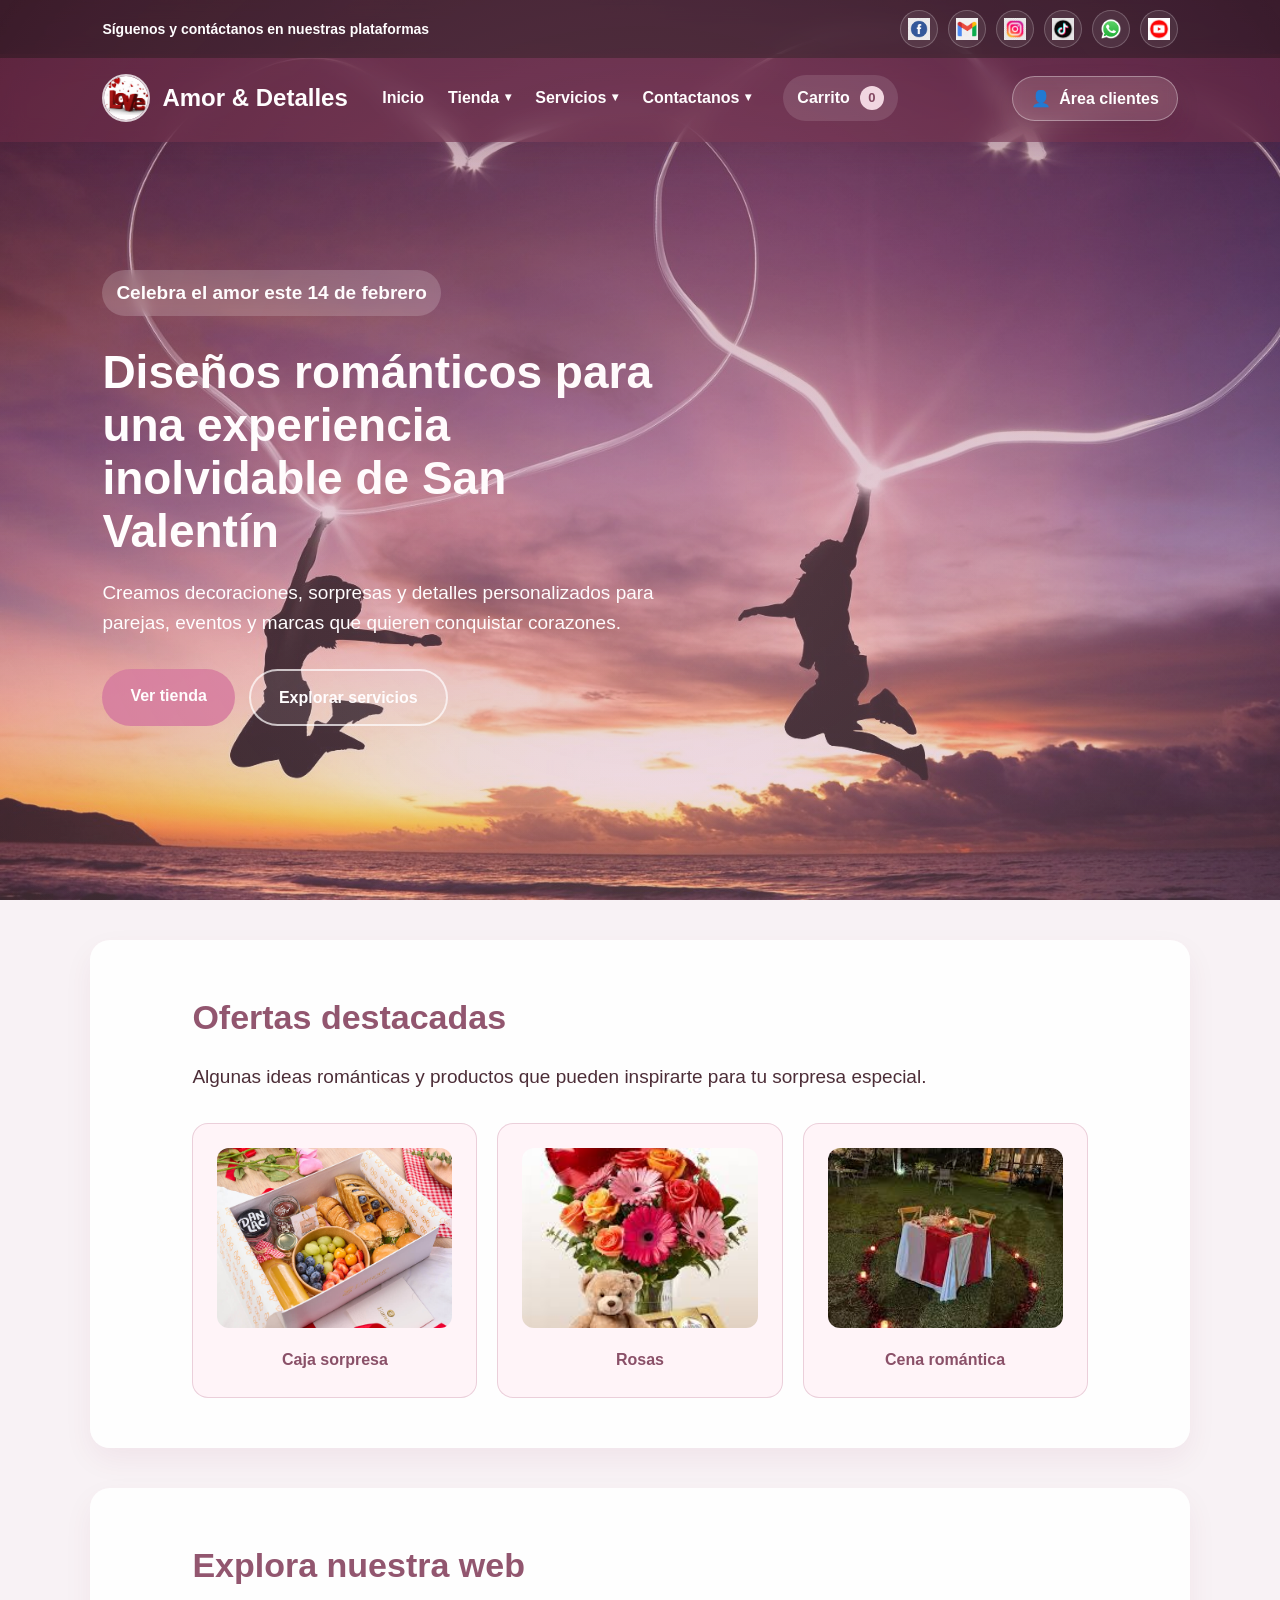
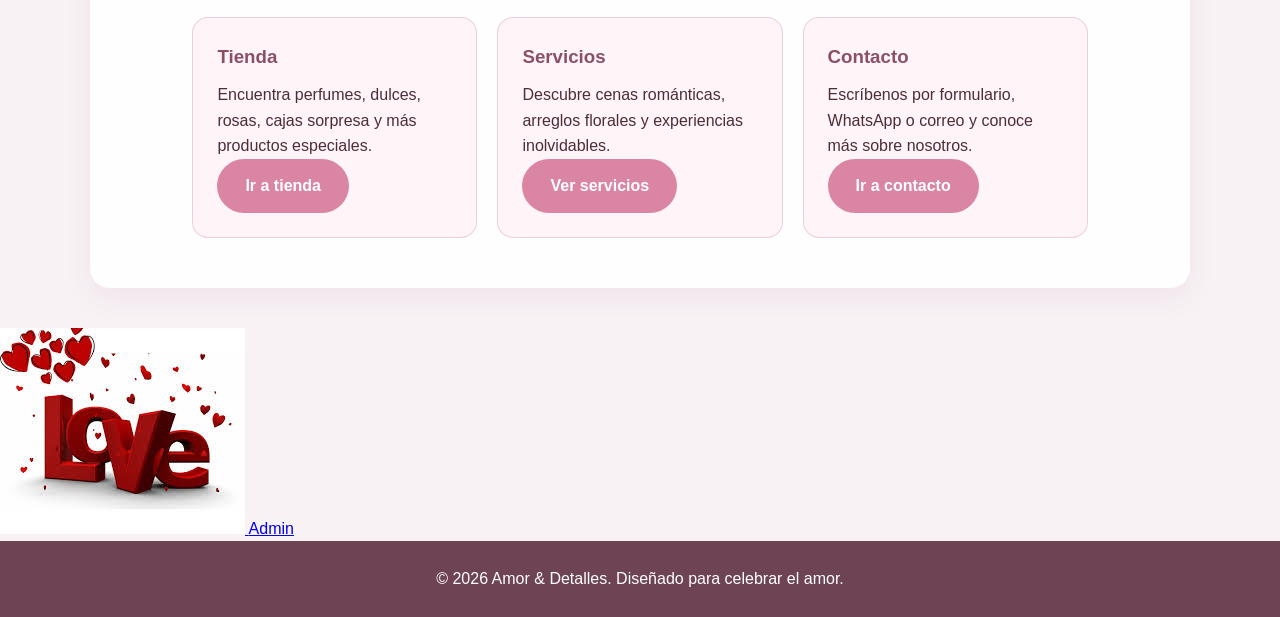
==== commit dd997ec5: "Add admin image login button on homepage" ====
--- a/index.html
+++ b/index.html
@@ -115,6 +115,11 @@
     </section>
   </main>
 
+  <a class="admin-image-button" href="admin/" title="Entrar al administrador" aria-label="Entrar al administrador">
+    <img src="img/logo.jpeg" alt="Administrador" />
+    <span>Admin</span>
+  </a>
+
   <div id="ui-toast" class="ui-toast" aria-live="polite"></div>
 
   <footer id="footer-info"><p>© 2026 Amor & Detalles. Diseñado para celebrar el amor.</p></footer>
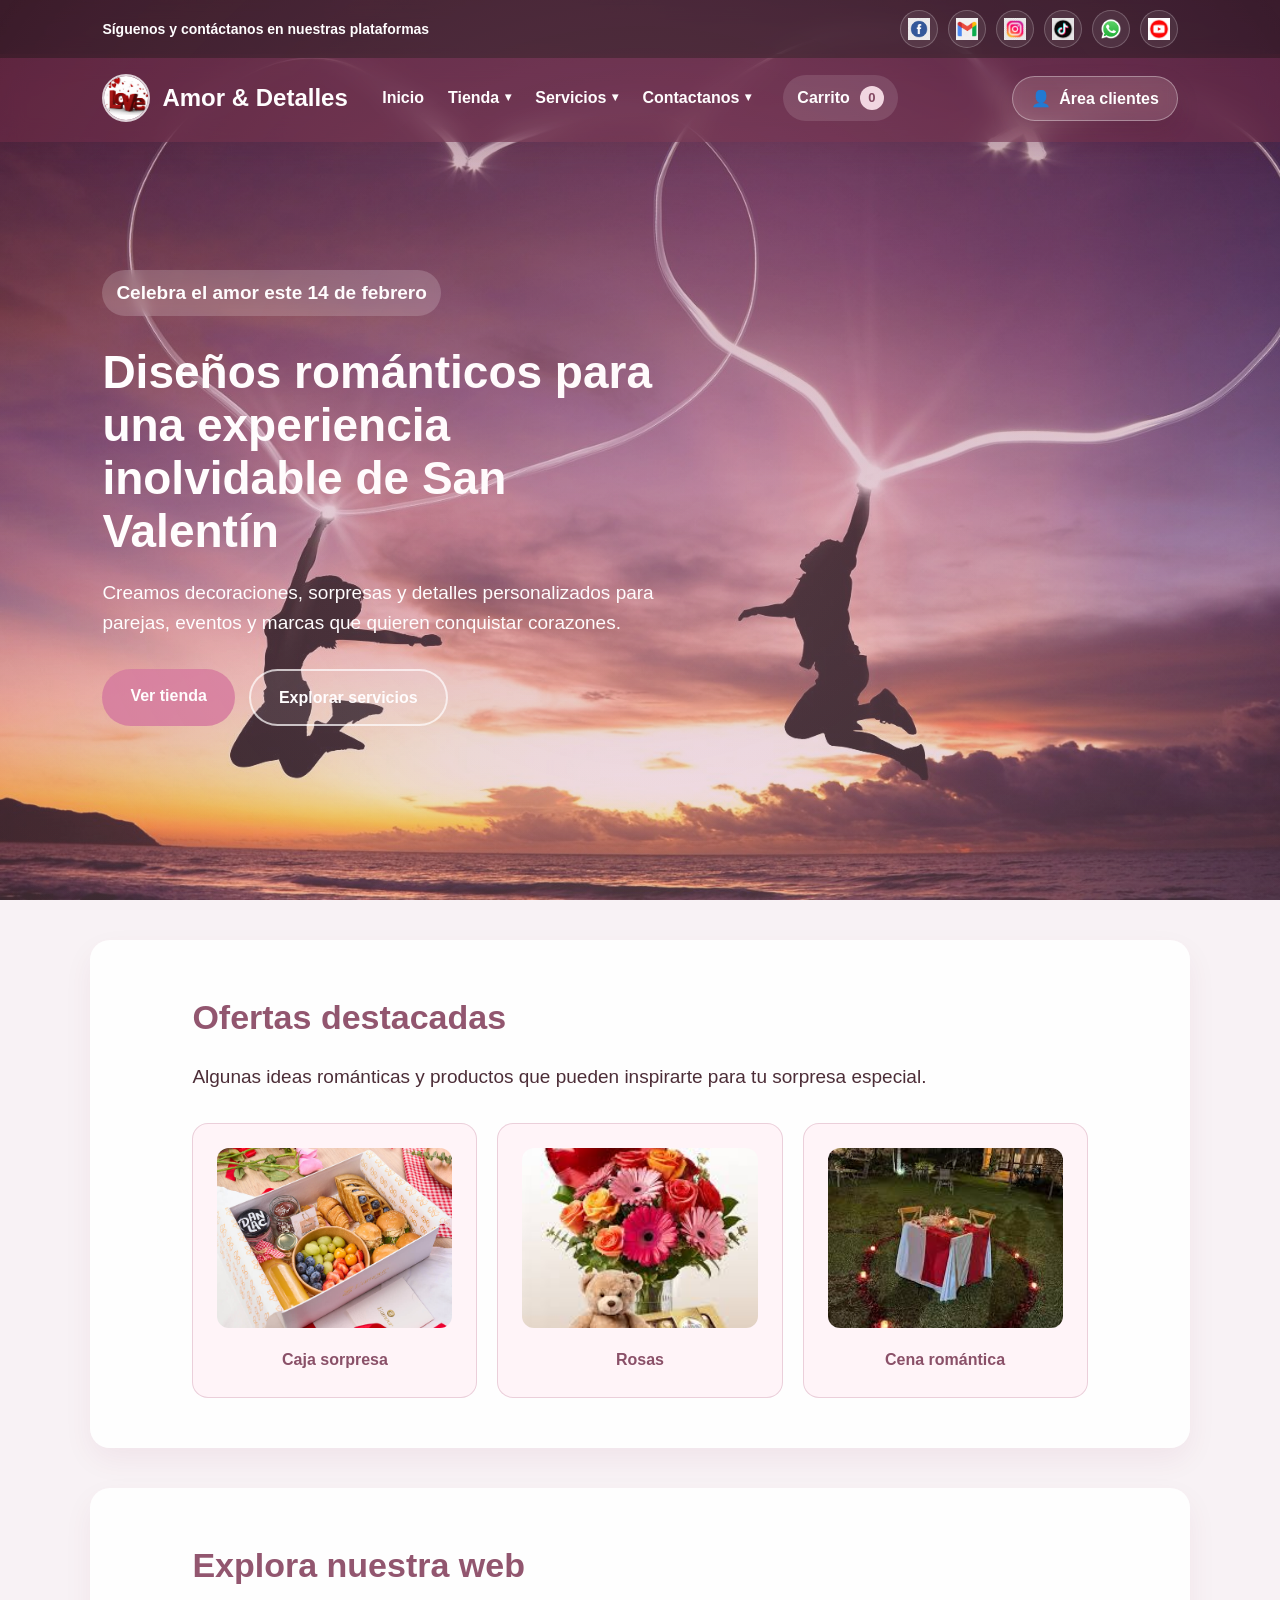
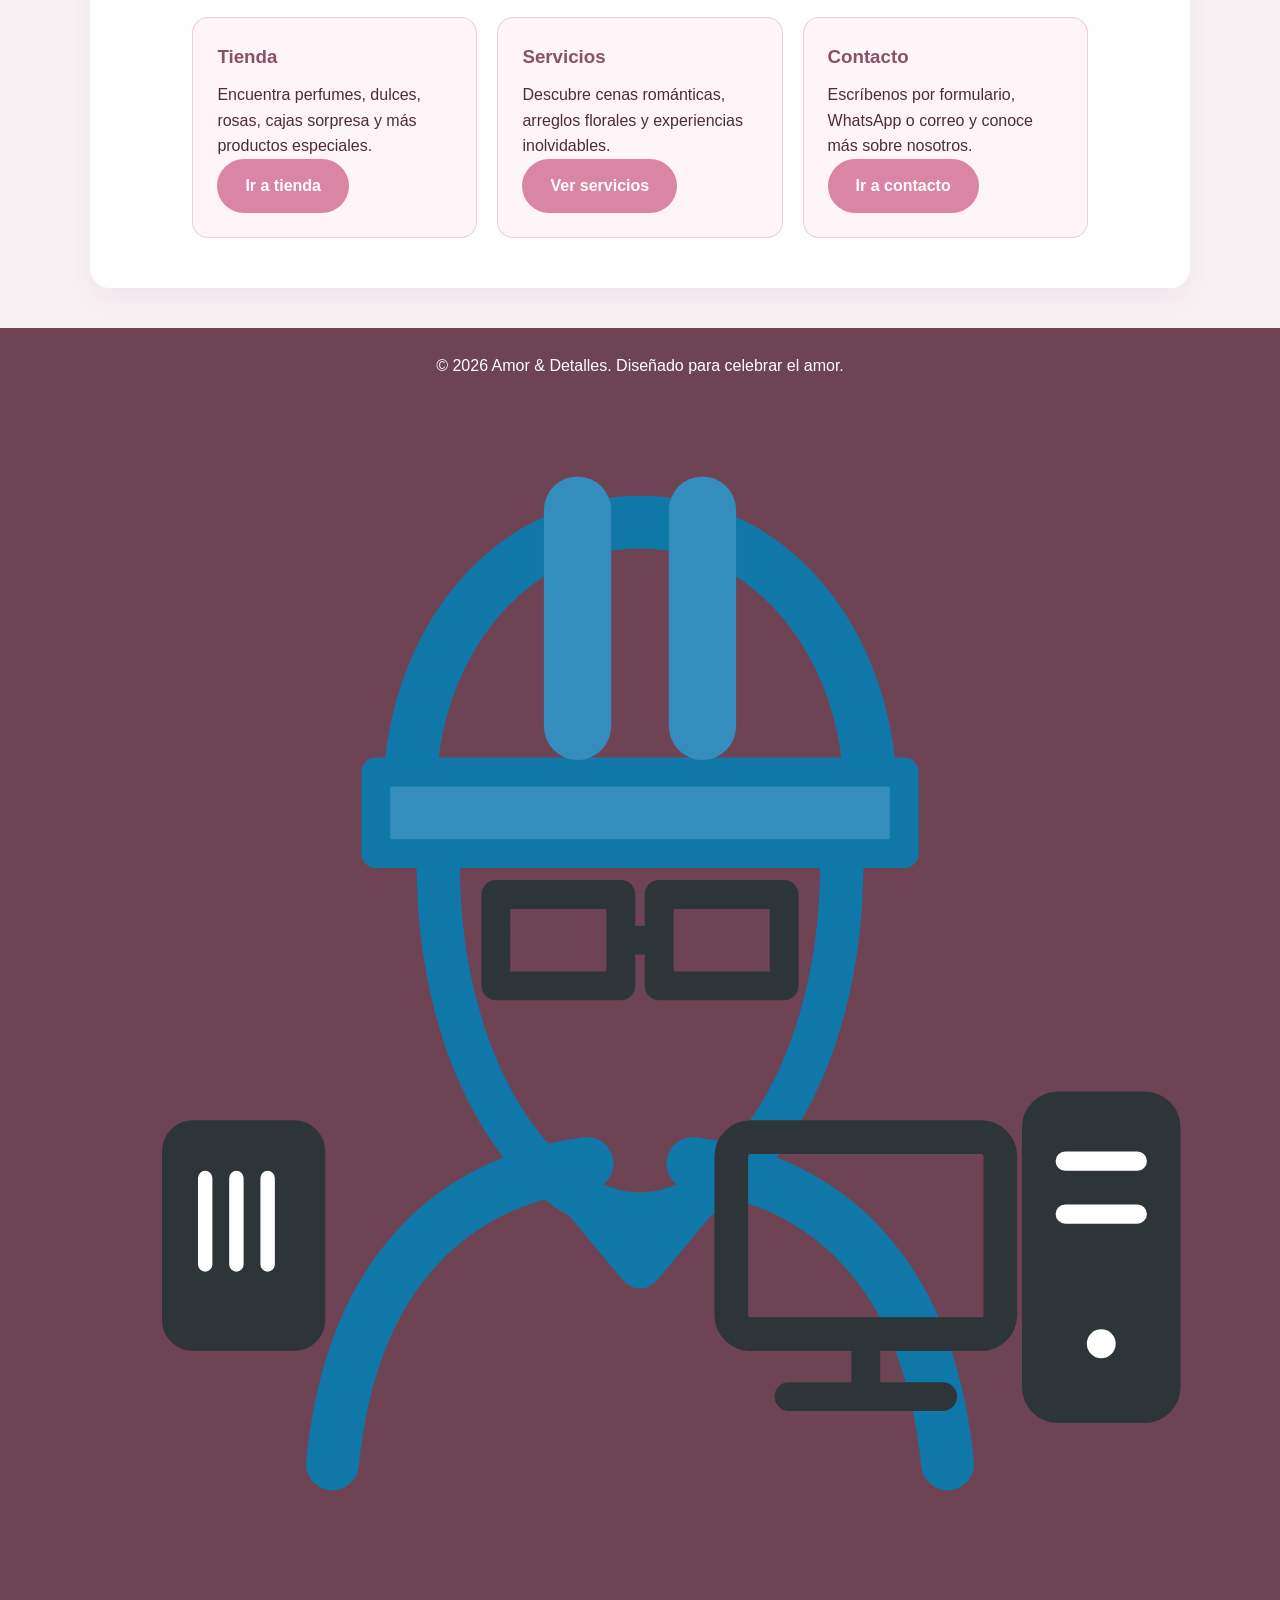
==== commit d9a5a80d: "Move admin access icon to footer" ====
--- a/index.html
+++ b/index.html
@@ -115,14 +115,14 @@
     </section>
   </main>
 
-  <a class="admin-image-button" href="admin/" title="Entrar al administrador" aria-label="Entrar al administrador">
-    <img src="img/logo.jpeg" alt="Administrador" />
-    <span>Admin</span>
-  </a>
-
   <div id="ui-toast" class="ui-toast" aria-live="polite"></div>
 
-  <footer id="footer-info"><p>© 2026 Amor & Detalles. Diseñado para celebrar el amor.</p></footer>
+  <footer id="footer-info" class="site-footer">
+    <p>© 2026 Amor & Detalles. Diseñado para celebrar el amor.</p>
+    <a class="admin-footer-button" href="admin/" title="Acceso administrador" aria-label="Acceso administrador">
+      <img src="img/admin-icon.svg" alt="Administrador" />
+    </a>
+  </footer>
 
   <script src="app.js"></script>
   <script src="fuction.js"></script>
--- a/styles.css
+++ b/styles.css
@@ -434,6 +434,46 @@
   color: #fff;
 }
 
+.admin-image-button {
+  position: fixed;
+  right: 24px;
+  bottom: 24px;
+  width: 74px;
+  height: 74px;
+  display: flex;
+  flex-direction: column;
+  align-items: center;
+  justify-content: center;
+  gap: 3px;
+  border-radius: 22px;
+  background: rgba(255, 248, 251, 0.96);
+  border: 1px solid rgba(255, 255, 255, 0.72);
+  box-shadow: 0 16px 34px rgba(72, 29, 46, 0.24);
+  text-decoration: none;
+  z-index: 2800;
+  transition: transform 0.22s ease, box-shadow 0.22s ease, background 0.22s ease;
+}
+
+.admin-image-button img {
+  width: 36px;
+  height: 36px;
+  object-fit: cover;
+  border-radius: 50%;
+  border: 2px solid rgba(184, 116, 145, 0.55);
+}
+
+.admin-image-button span {
+  color: #8a5068;
+  font-size: 12px;
+  font-weight: 900;
+}
+
+.admin-image-button:hover {
+  transform: translateY(-5px) scale(1.03);
+  box-shadow: 0 22px 42px rgba(72, 29, 46, 0.28);
+  background: #ffffff;
+}
+
 .intro-effects {
   position: fixed;
   inset: 0;
@@ -821,7 +861,7 @@
 .ui-toast {
   position: fixed;
   right: 24px;
-  bottom: 24px;
+  bottom: 110px;
   background: rgba(96, 49, 68, 0.95);
   color: #fff;
   padding: 14px 18px;
@@ -961,4 +1001,17 @@
   .page-hero h2 {
     font-size: 34px;
   }
-}
+
+  .admin-image-button {
+    right: 16px;
+    bottom: 16px;
+    width: 66px;
+    height: 66px;
+    border-radius: 20px;
+  }
+
+  .admin-image-button img {
+    width: 32px;
+    height: 32px;
+  }
+}
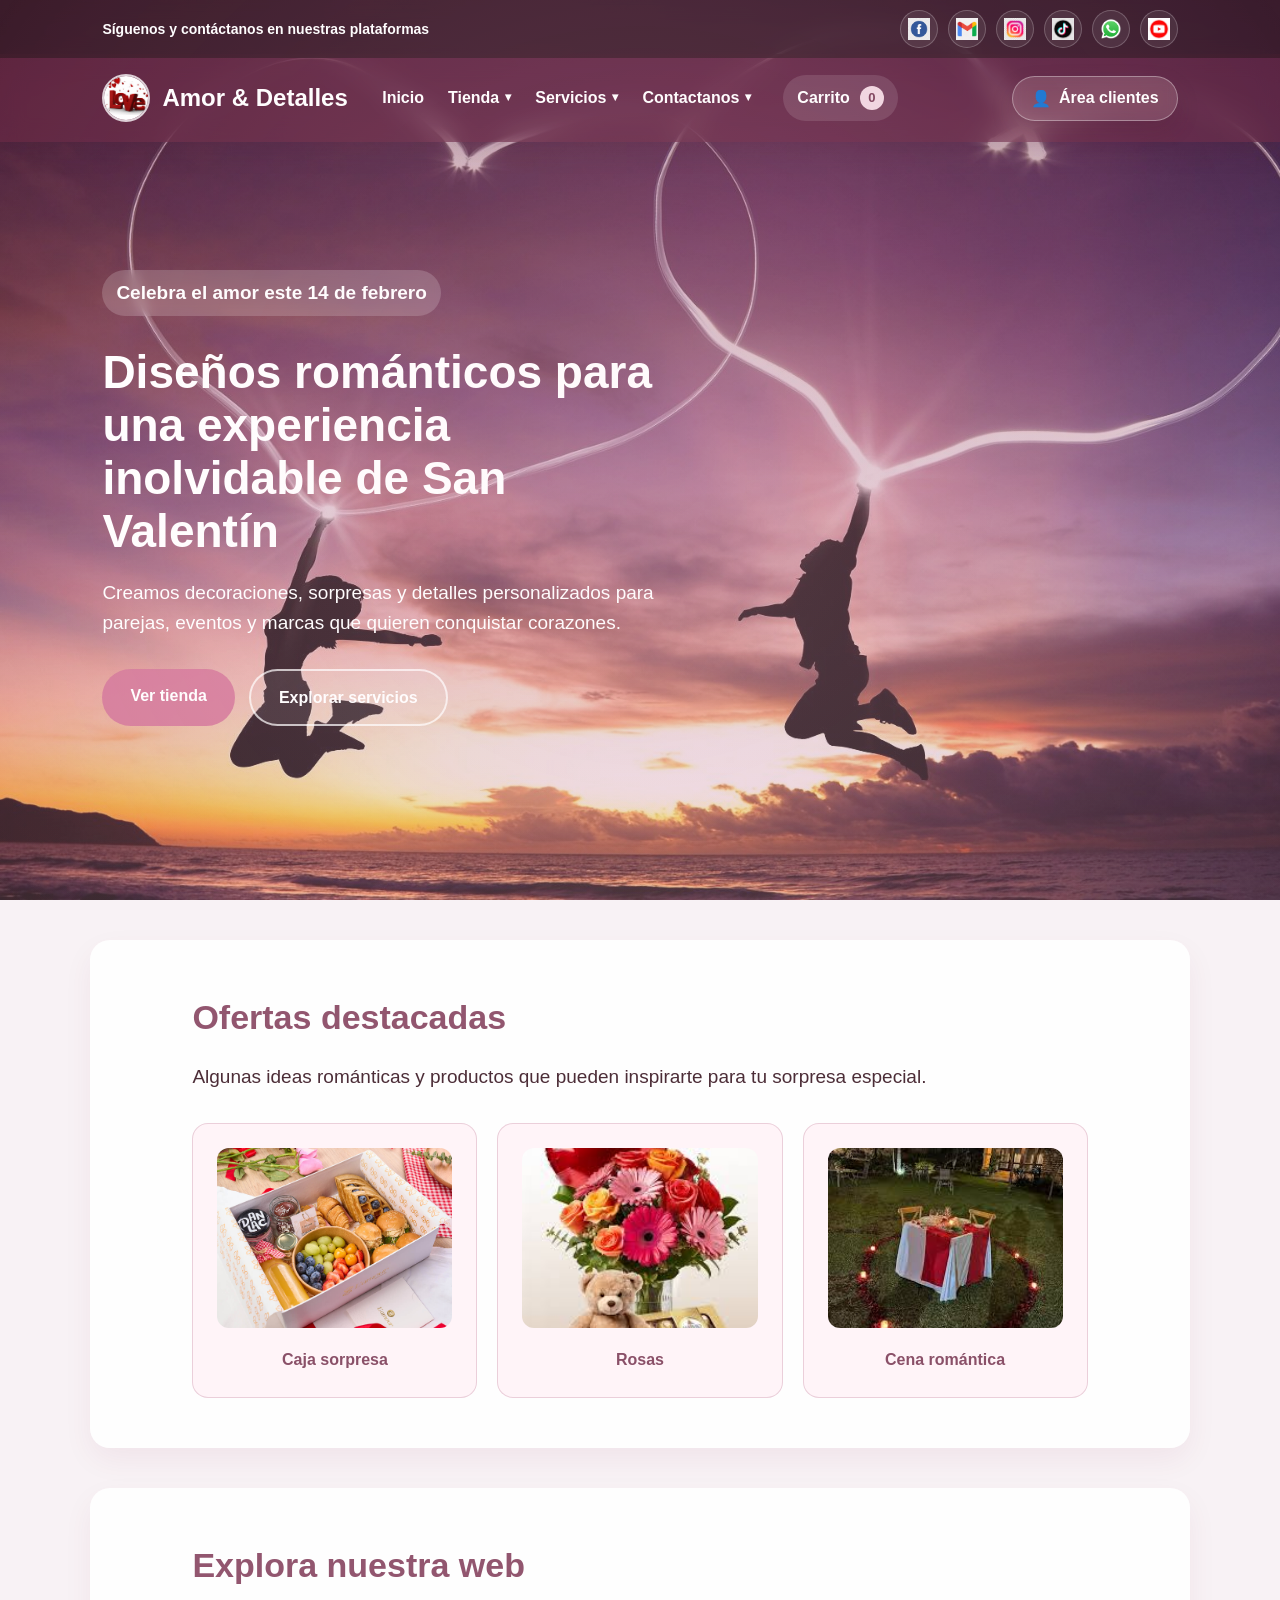
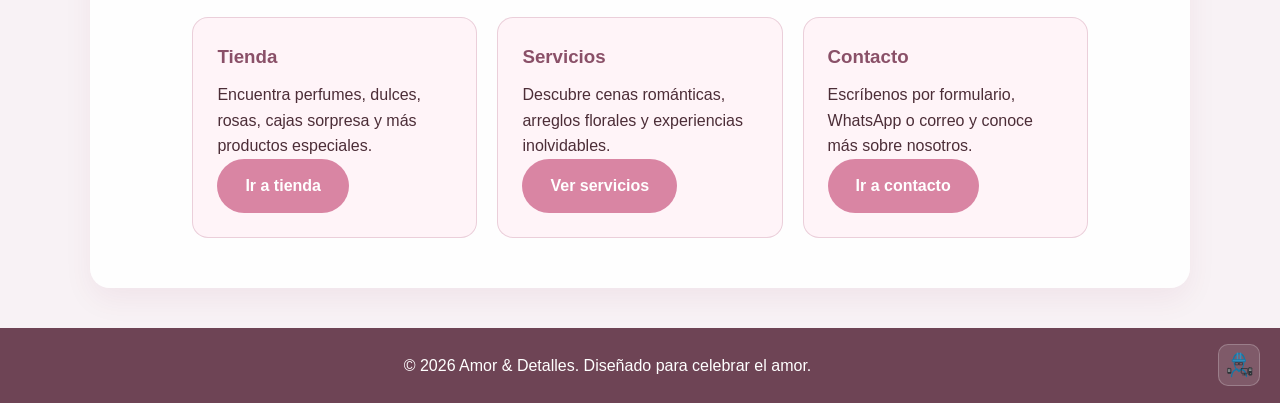
==== commit 839eb48f: "Load footer admin access stylesheet" ====
--- a/index.html
+++ b/index.html
@@ -7,6 +7,7 @@
   <link rel="icon" type="image/jpeg" href="img/logo.jpeg" />
   <link rel="stylesheet" href="styles.css" />
   <link rel="stylesheet" href="client-auth.css?v=3" />
+  <link rel="stylesheet" href="admin-footer.css?v=1" />
 </head>
 <body>
   <div id="intro-effects" class="intro-effects" aria-hidden="true"></div>
--- a/admin-footer.css
+++ b/admin-footer.css
@@ -0,0 +1,59 @@
+.site-footer {
+  position: relative;
+  text-align: center;
+  padding: 25px 90px 25px 25px;
+  background: rgba(96, 49, 68, 0.9);
+  color: #fff;
+}
+
+.site-footer p {
+  margin: 0;
+}
+
+.admin-footer-button {
+  position: absolute;
+  right: 20px;
+  top: 50%;
+  transform: translateY(-50%);
+  width: 42px;
+  height: 42px;
+  display: flex;
+  align-items: center;
+  justify-content: center;
+  border-radius: 10px;
+  overflow: hidden;
+  text-decoration: none;
+  background: rgba(255, 255, 255, 0.12);
+  border: 1px solid rgba(255, 255, 255, 0.22);
+  transition: transform 0.2s ease, background 0.2s ease, box-shadow 0.2s ease;
+}
+
+.admin-footer-button img {
+  width: 30px;
+  height: 30px;
+  object-fit: contain;
+  display: block;
+}
+
+.admin-footer-button:hover {
+  transform: translateY(-50%) scale(1.08);
+  background: rgba(255, 255, 255, 0.22);
+  box-shadow: 0 8px 20px rgba(0, 0, 0, 0.18);
+}
+
+@media (max-width: 768px) {
+  .site-footer {
+    padding: 22px 70px 22px 18px;
+  }
+
+  .admin-footer-button {
+    right: 14px;
+    width: 38px;
+    height: 38px;
+  }
+
+  .admin-footer-button img {
+    width: 26px;
+    height: 26px;
+  }
+}
